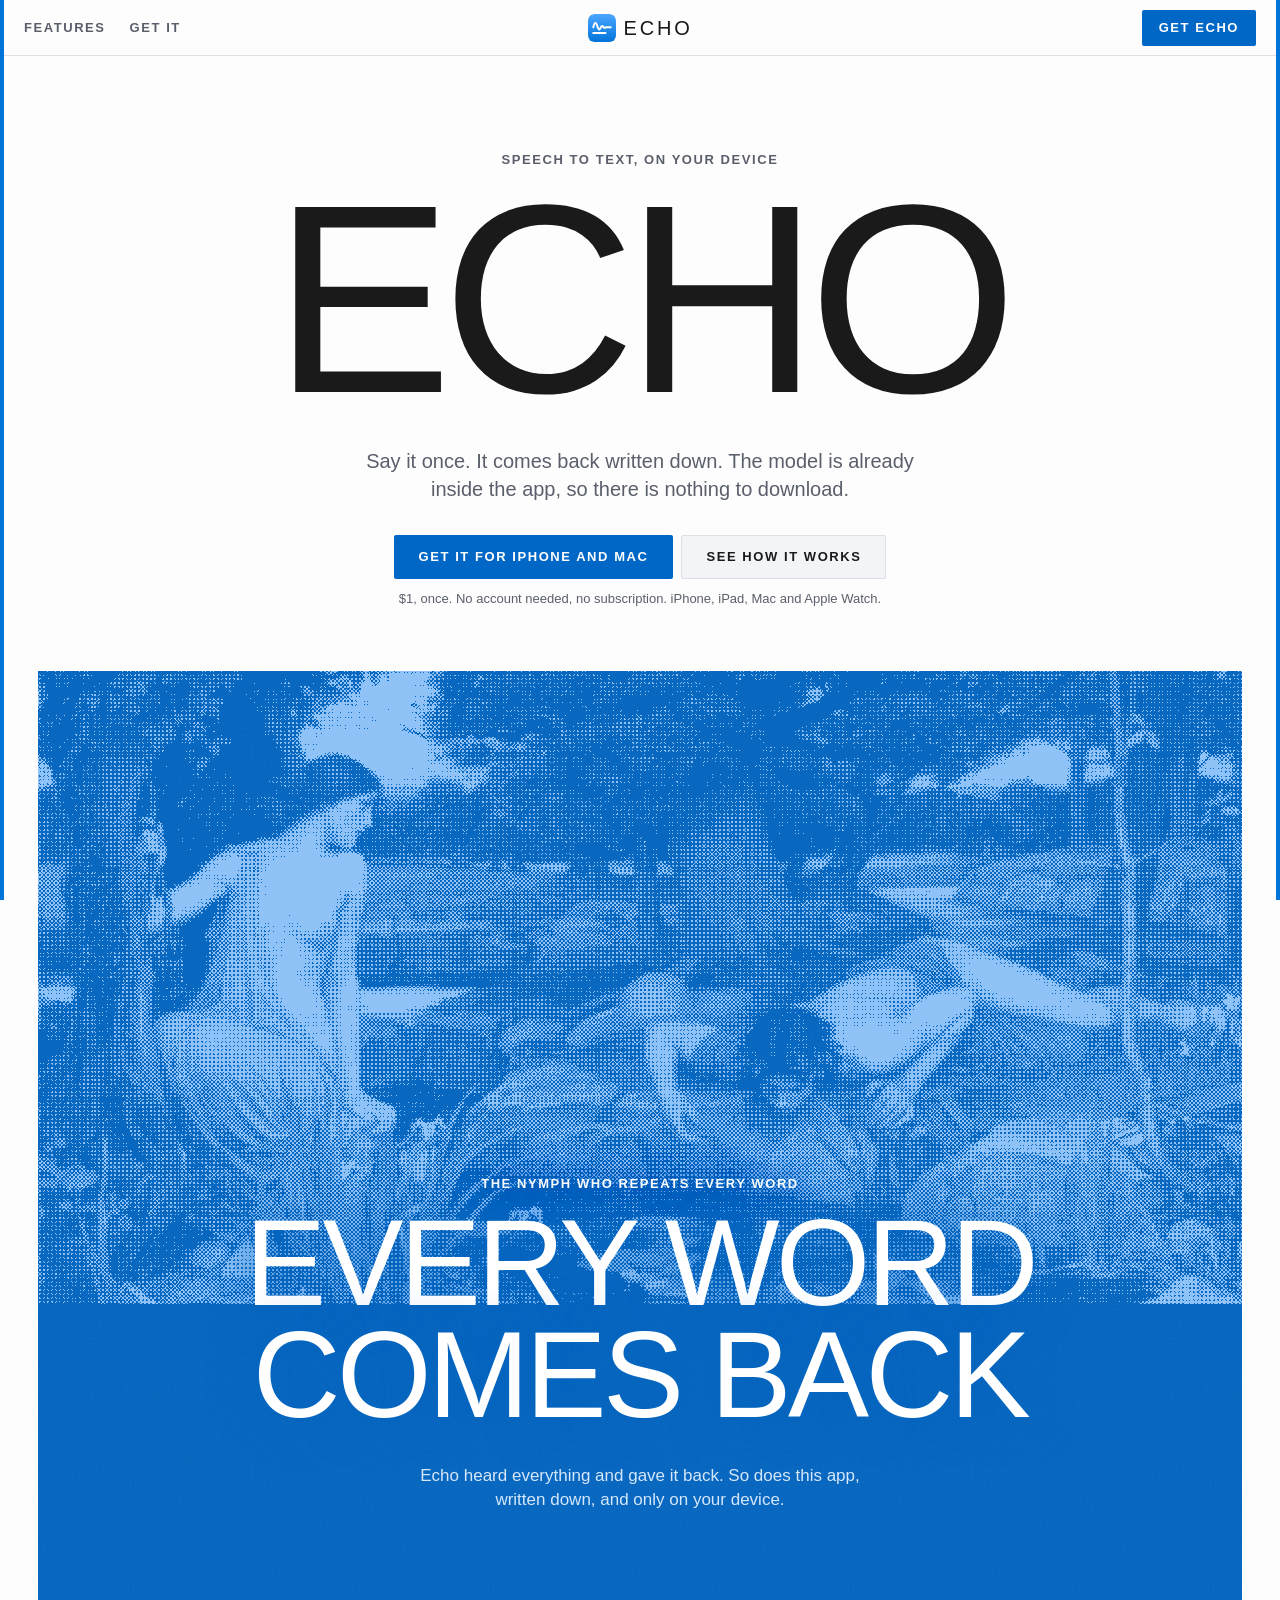
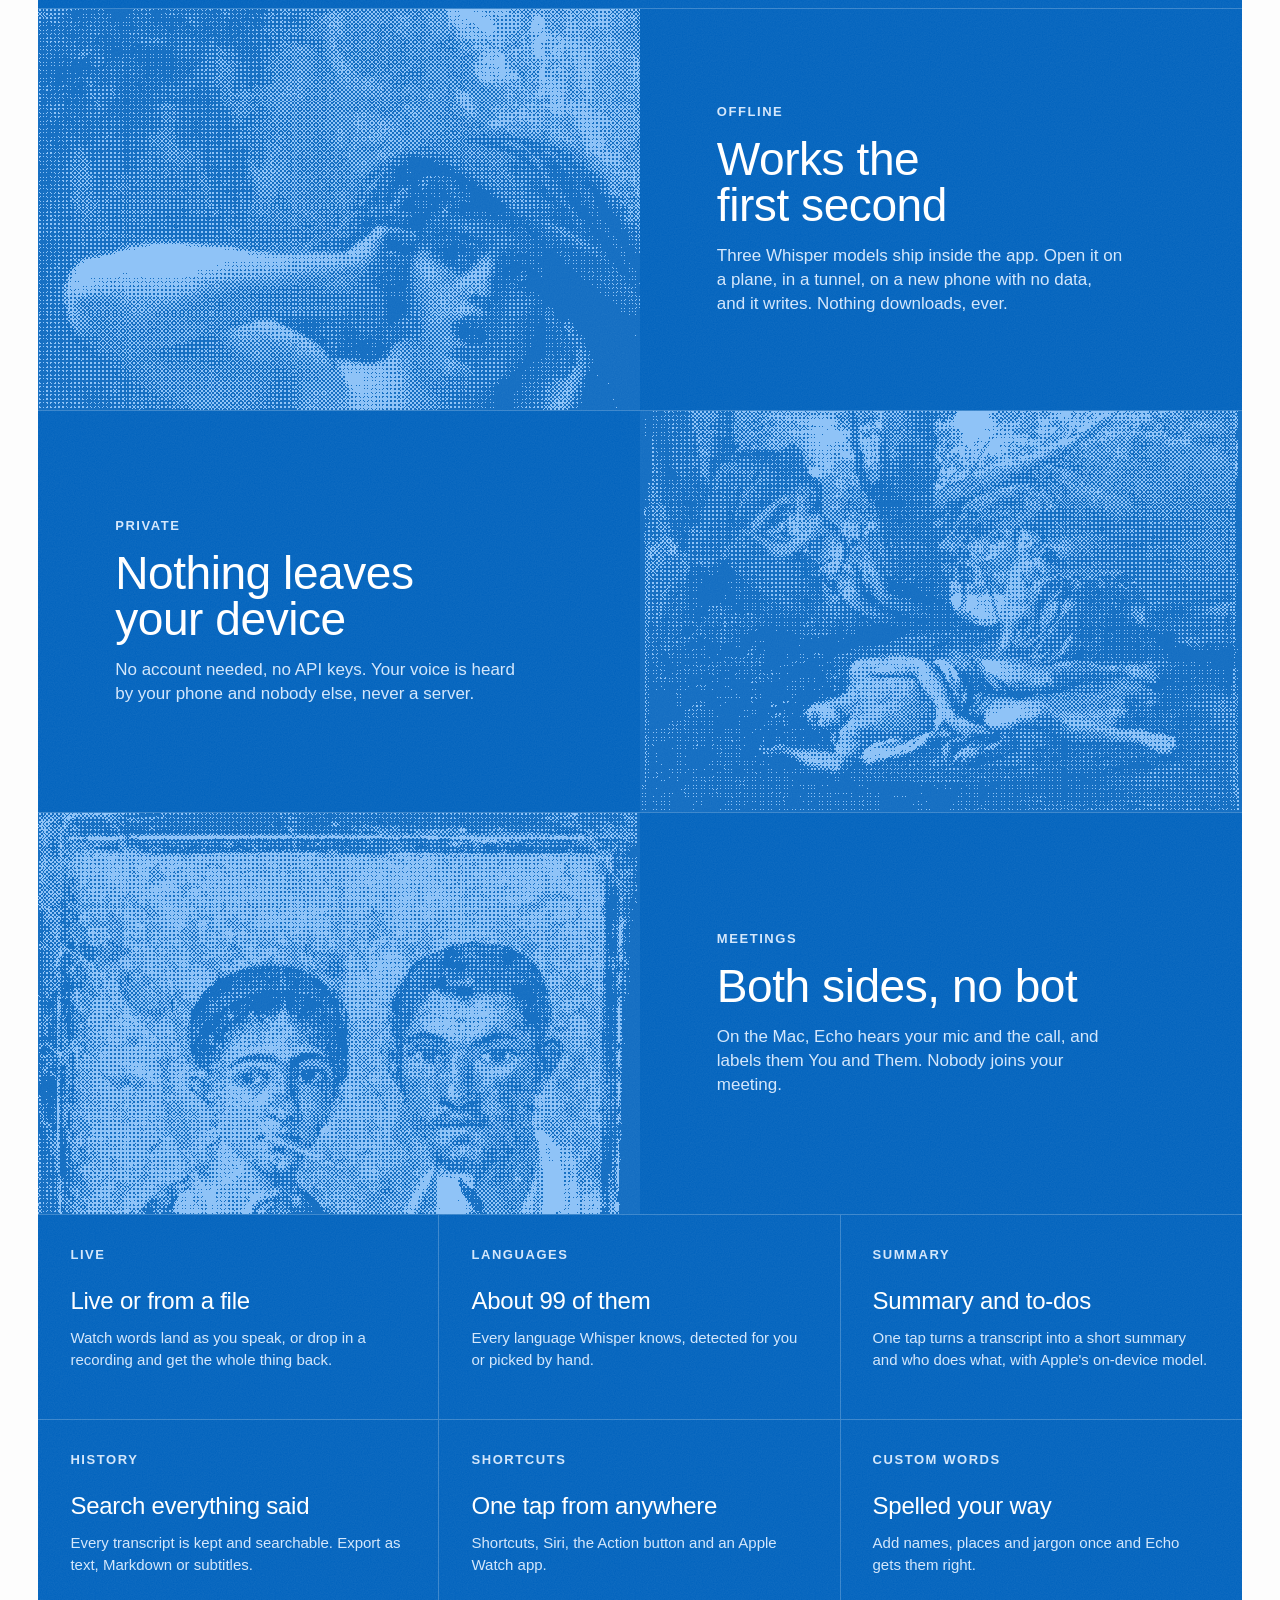
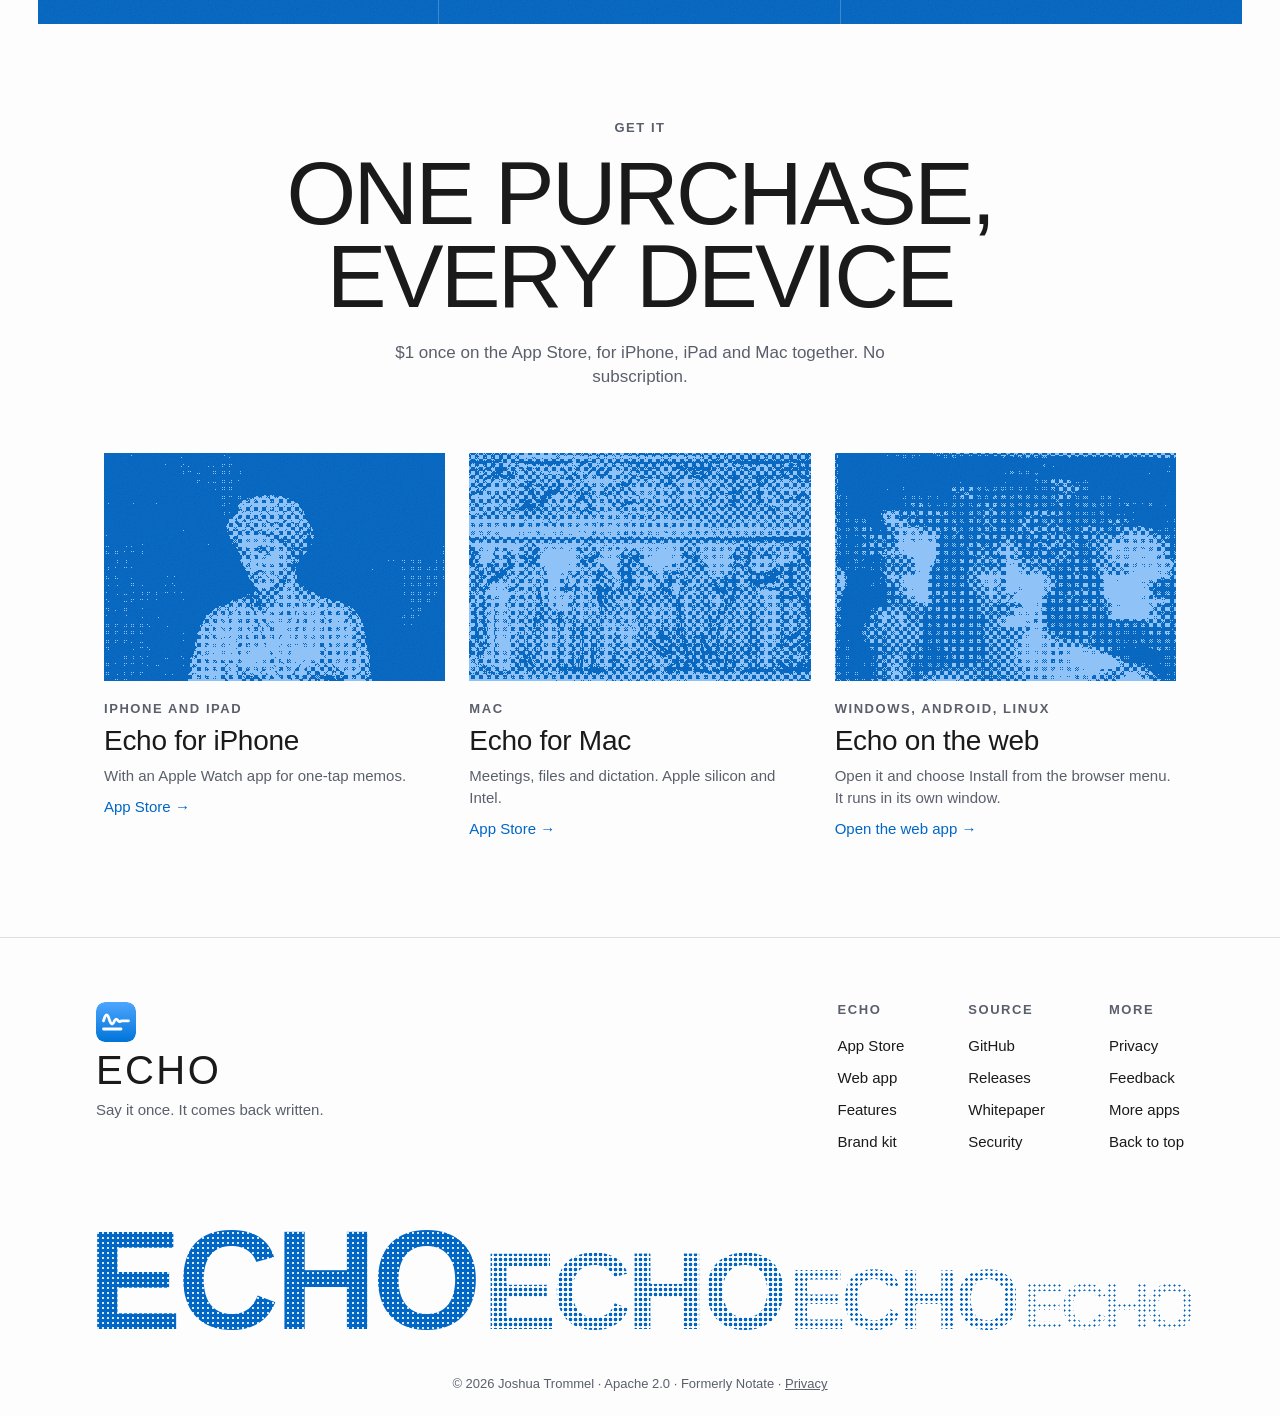
==== docs/index.html @ fad0e413 "Optional account: sign up, sign in, forgot password, profile, delete; new privacy policy Echo still " ====
<!DOCTYPE html>
<html lang="en">
<head>
<meta charset="UTF-8">
<meta name="viewport" content="width=device-width, initial-scale=1.0, viewport-fit=cover">
<title>Echo. Say it once, it comes back written.</title>
<meta name="description" content="Speech to text that runs entirely on your iPhone, iPad, Mac or Apple Watch. The model ships inside the app, so it works the moment you open it, even offline. $1, once.">
<meta name="theme-color" content="#fdfdfd" media="(prefers-color-scheme: light)">
<meta name="theme-color" content="#07111d" media="(prefers-color-scheme: dark)">
<link rel="canonical" href="https://echo.jaybulb.com/">
<meta name="apple-itunes-app" content="app-id=6782604262">
<link rel="icon" href="favicon.svg" type="image/svg+xml">
<link rel="icon" href="favicon-32.png" sizes="32x32" type="image/png">
<link rel="apple-touch-icon" href="apple-touch-icon.png">
<meta property="og:type" content="website">
<meta property="og:site_name" content="Echo">
<meta property="og:title" content="Echo. Say it once, it comes back written.">
<meta property="og:description" content="Open it and talk. The model is already inside. No account needed, no cloud, nothing leaves your device.">
<meta property="og:url" content="https://echo.jaybulb.com/">
<meta property="og:image" content="https://echo.jaybulb.com/og.png">
<meta name="twitter:card" content="summary_large_image">
<meta name="twitter:image" content="https://echo.jaybulb.com/og.png">
<link rel="stylesheet" href="tokens.css">
<link rel="stylesheet" href="landing.css">
<script src="landing.js" defer></script>
</head>
<body>
<a class="skip" href="#top">Skip to content</a>

<header class="nav" aria-label="Site">
  <nav class="nav-links" aria-label="Main">
    <a href="#features">Features</a>
    <a href="#get">Get it</a>
  </nav>
  <a class="nav-brand" href="#top" aria-label="Echo home"><img src="icon.svg" alt="" width="28" height="28"><span>Echo</span></a>
  <div class="nav-end"><a class="btn btn-solid" href="https://apps.apple.com/app/id6782604262">Get Echo</a></div>
</header>

<!-- Art, ordered-dithered to 1 bit: John William Waterhouse, Echo and Narcissus (1903);
     Alexandre Cabanel, Echo (1874); Nicolas Poussin, Echo and Narcissus (c. 1629); Portrait of Terentius Neo and his wife
     (Pompeii, c. 55-79); Sarcophagus of the Muses (Louvre MR 880); Clio (Museo Pio-Clementino); Dante Gabriel Rossetti,
     Mnemosyne (1881). All public domain, via Wikimedia Commons. Every image is used once. -->
<main id="top">
<section class="hero">
  <div class="wrap center">
    <p class="label">Speech to text, on your device</p>
    <h1>Echo</h1>
    <p class="lead">Say it once. It comes back written down. The model is already inside the app, so there is nothing to download.</p>
    <div class="cta">
      <a class="btn btn-solid" href="https://apps.apple.com/app/id6782604262">Get it for iPhone and Mac</a>
      <a class="btn btn-ghost" href="#features">See how it works</a>
    </div>
    <p class="fine">$1, once. No account needed, no subscription. iPhone, iPad, Mac and Apple Watch.</p>
  </div>
</section>

<section class="band" id="features">
  <div class="band-head">
    <div class="art band-art" style="--img: url(art/waterhouse.png)" aria-hidden="true"></div>
    <div class="band-copy reveal">
      <p class="label">The nymph who repeats every word</p>
      <h2>Every word comes back</h2>
      <p>Echo heard everything and gave it back. So does this app, written down, and only on your device.</p>
    </div>
  </div>
  <div class="frows">
    <article class="frow reveal"><div class="art" style="--img: url(art/cabanel.png)" aria-hidden="true"></div><div><p class="label">Offline</p><h3>Works the first second</h3><p>Three Whisper models ship inside the app. Open it on a plane, in a tunnel, on a new phone with no data, and it writes. Nothing downloads, ever.</p></div></article>
    <article class="frow reveal"><div class="art" style="--img: url(art/poussin.png)" aria-hidden="true"></div><div><p class="label">Private</p><h3>Nothing leaves your device</h3><p>No account needed, no API keys. Your voice is heard by your phone and nobody else, never a server.</p></div></article>
    <article class="frow reveal"><div class="art" style="--img: url(art/neo.png)" aria-hidden="true"></div><div><p class="label">Meetings</p><h3>Both sides, no bot</h3><p>On the Mac, Echo hears your mic and the call, and labels them You and Them. Nobody joins your meeting.</p></div></article>
  </div>
  <div class="cells">
    <article class="cell reveal"><p class="label">Live</p><h3>Live or from a file</h3><p>Watch words land as you speak, or drop in a recording and get the whole thing back.</p></article>
    <article class="cell reveal"><p class="label">Languages</p><h3>About 99 of them</h3><p>Every language Whisper knows, detected for you or picked by hand.</p></article>
    <article class="cell reveal"><p class="label">Summary</p><h3>Summary and to-dos</h3><p>One tap turns a transcript into a short summary and who does what, with Apple's on-device model.</p></article>
    <article class="cell reveal"><p class="label">History</p><h3>Search everything said</h3><p>Every transcript is kept and searchable. Export as text, Markdown or subtitles.</p></article>
    <article class="cell reveal"><p class="label">Shortcuts</p><h3>One tap from anywhere</h3><p>Shortcuts, Siri, the Action button and an Apple Watch app.</p></article>
    <article class="cell reveal"><p class="label">Custom words</p><h3>Spelled your way</h3><p>Add names, places and jargon once and Echo gets them right.</p></article>
  </div>
</section>

<section class="sec" id="get">
  <div class="wrap center">
    <p class="label reveal">Get it</p>
    <h2 class="reveal">One purchase, every device</h2>
    <p class="body reveal">$1 once on the App Store, for iPhone, iPad and Mac together. No subscription.</p>
    <div class="prods">
      <article class="prod reveal">
        <div class="art prod-art" style="--img: url(art/card-clio.png)" aria-hidden="true"></div>
        <p class="label">iPhone and iPad</p><h3>Echo for iPhone</h3><p>With an Apple Watch app for one-tap memos.</p><a href="https://apps.apple.com/app/id6782604262">App Store &rarr;</a>
      </article>
      <article class="prod reveal">
        <div class="art prod-art" style="--img: url(art/card-muses.png)" aria-hidden="true"></div>
        <p class="label">Mac</p><h3>Echo for Mac</h3><p>Meetings, files and dictation. Apple silicon and Intel.</p><a href="https://apps.apple.com/app/id6782604262">App Store &rarr;</a>
      </article>
      <article class="prod reveal">
        <div class="art prod-art" style="--img: url(art/card-rossetti.png)" aria-hidden="true"></div>
        <p class="label">Windows, Android, Linux</p><h3>Echo on the web</h3><p>Open it and choose Install from the browser menu. It runs in its own window.</p><a href="app.html">Open the web app &rarr;</a>
      </article>
    </div>
  </div>
</section>
</main>

<footer class="foot">
  <div class="foot-top">
    <div class="foot-brand"><img src="icon.svg" alt="" width="40" height="40"><b>Echo</b><p>Say it once. It comes back written.</p></div>
    <nav class="foot-cols" aria-label="Footer">
      <div><p class="label">Echo</p><a href="https://apps.apple.com/app/id6782604262">App Store</a><a href="app.html">Web app</a><a href="#features">Features</a><a href="brand.html">Brand kit</a></div>
      <div><p class="label">Source</p><a href="https://github.com/nulljosh/echo">GitHub</a><a href="https://github.com/nulljosh/echo/releases">Releases</a><a href="https://github.com/nulljosh/echo/blob/main/docs/WHITEPAPER.md">Whitepaper</a><a href="https://github.com/nulljosh/echo/blob/main/docs/CONTRIBUTING.md#security">Security</a></div>
      <div><p class="label">More</p><a href="privacy.html">Privacy</a><a href="mailto:trommatic@icloud.com?subject=Echo">Feedback</a><a href="https://jaybulb.com">More apps</a><a href="#top">Back to top</a></div>
    </nav>
  </div>
  <p class="echoes" aria-hidden="true"><span>Echo</span><span>echo</span><span>echo</span><span>echo</span></p>
  <p class="legal">&copy; 2026 Joshua Trommel &middot; Apache 2.0 &middot; Formerly Notate &middot; <a href="privacy.html">Privacy</a></p>
</footer>
</body>
</html>
---- docs/tokens.css ----
/* Echo design tokens. One source for the landing, the brand page and the kit (brand/tokens.css links here).
   Shared system: 8 point grid, one radius set, 48 point capsule controls, system font. The blue is the only colour Echo owns. */
:root {
  /* colour */
  --accent: #0067c7;          /* links and focus on paper, AA */
  --btn: #0067c7;             /* solid buttons, white label */
  --frame: #0074D9;           /* the thin frame down the window edges */
  --band: #0062bd;            /* full-bleed blue sections, white text AA */
  --band-sub: #d4e7fb;        /* secondary text on the band */
  --band-art: #8fc3f7;        /* the 1-bit art on the band */
  --band-line: rgba(255, 255, 255, .22);
  --accent-light: #4da6ff;    /* icon gradient top */
  --accent-deep: #0074D9;     /* icon gradient bottom */
  --ring: color-mix(in srgb, var(--accent) 30%, transparent);
  --bg: #fdfdfd;
  --surface: #f2f4f7;
  --line: #dcdfe5;
  --text: #1a1a1a;
  --sub: #5a5f6b;

  /* type: the system font, thinnest weight in caps for display */
  --font: -apple-system, BlinkMacSystemFont, "SF Pro Text", "Helvetica Neue", Helvetica, Arial, sans-serif;
  --display: -apple-system, BlinkMacSystemFont, "SF Pro Display", "Helvetica Neue", Helvetica, Arial, sans-serif;
  --size-body: 17px;          /* 24 line */
  --size-footnote: 13px;      /* 16 line */

  /* space: the 8 point grid */
  --sp-1: 4px; --sp-2: 8px; --sp-3: 12px; --sp-4: 16px; --sp-5: 24px; --sp-6: 32px; --sp-7: 48px; --sp-8: 64px; --sp-9: 96px;
  --wrap: 1120px;

  /* shape */
  --control: 48px;
  --r-card: 28px;
  --r-group: 20px;
  --r-pill: 999px;
  --r-sq: 2px;                /* landing buttons and panels */
  --r-icon: 22.5%;
  --motion: .2s ease;
}

@media (prefers-color-scheme: dark) {
  :root {
    --accent: #5aaeff;
    --btn: #0b6fd6;
    --frame: #0b6fd6;
    --band: #00509c;
    --band-sub: #c7def7;
    --band-art: #6aaef0;
    --bg: #07111d;            /* navy black */
    --surface: #0f1b2b;
    --line: #1f2d42;
    --text: #f2f4f7;
    --sub: #a0abbd;
  }
}
---- docs/landing.css ----
/* Echo landing, cut from the same cloth as Hermes: a paper page in a thin blue frame, giant thin caps, tiny caps labels,
   square buttons, and one full-bleed blue band where old paintings of Echo sit in 1-bit ordered dither.
   Every colour, the type and the radii come from tokens.css. */
:root {
  /* film grain: white fractal noise over every blue surface */
  --grain: url("data:image/svg+xml,%3Csvg xmlns='http://www.w3.org/2000/svg' width='180' height='180'%3E%3Cfilter id='n'%3E%3CfeTurbulence type='fractalNoise' baseFrequency='.85' numOctaves='3' stitchTiles='stitch'/%3E%3CfeColorMatrix values='0 0 0 0 1 0 0 0 0 1 0 0 0 0 1 0 0 0 .07 0'/%3E%3C/filter%3E%3Crect width='100%25' height='100%25' filter='url(%23n)'/%3E%3C/svg%3E");
}
/* 1-bit art: each image is an ordered-dither mask (art/*.png, from public domain paintings), tinted with --band-art */
.art { position: relative; overflow: hidden; background: var(--grain), var(--band); }
.art::before { content: ""; position: absolute; inset: 0; background: var(--band-art); -webkit-mask: var(--img) center / cover no-repeat; mask: var(--img) center / cover no-repeat; image-rendering: pixelated; }
* { box-sizing: border-box; margin: 0; }
html { scroll-behavior: smooth; }
body { font-family: var(--font); font-size: var(--size-body); line-height: 24px; color: var(--text); background: var(--bg); -webkit-font-smoothing: antialiased; }
a { color: inherit; }
.wrap { max-width: var(--wrap); margin: 0 auto; padding: 0 var(--sp-5); }
.center { text-align: center; }
.skip { position: absolute; left: -999px; top: 8px; z-index: 40; padding: var(--sp-2) var(--sp-4); background: var(--bg); }
.skip:focus { left: 8px; }

h1, h2, h3, .label { font-family: var(--display); }
h1, h2, h3 { text-wrap: balance; }
h1 { font-size: clamp(120px, 21vw, 300px); line-height: .86; font-weight: 100; text-transform: uppercase; letter-spacing: -.04em; }
h2 { font-size: clamp(48px, 7vw, 104px); line-height: .92; font-weight: 100; text-transform: uppercase; letter-spacing: -.03em; }
h3 { font-size: 28px; line-height: 32px; font-weight: 300; letter-spacing: -.01em; }
.label { font-size: 13px; line-height: 16px; font-weight: 600; letter-spacing: .12em; text-transform: uppercase; color: var(--sub); margin-bottom: var(--sp-4); }

.btn { height: 44px; padding: 0 var(--sp-5); border-radius: var(--r-sq); display: inline-flex; align-items: center; font-weight: 600; font-size: 13px; letter-spacing: .12em; text-transform: uppercase; text-decoration: none; border: 1px solid transparent; transition: background var(--motion), border-color var(--motion); }
.btn-solid { background: var(--btn); color: #fff; }
.btn-solid:hover { background: color-mix(in srgb, var(--btn) 82%, #fff); }
.btn-ghost { background: var(--surface); color: var(--text); border-color: var(--line); }
.btn-ghost:hover { border-color: var(--text); }
a:focus-visible { outline: 3px solid var(--ring); outline-offset: 2px; }

.nav { position: sticky; top: 0; z-index: 10; display: grid; grid-template-columns: 1fr auto 1fr; align-items: center; gap: var(--sp-5); height: 56px; padding: 0 var(--sp-5); background: color-mix(in srgb, var(--bg) 88%, transparent); -webkit-backdrop-filter: blur(16px); backdrop-filter: blur(16px); border-bottom: 1px solid var(--line); }
.nav-brand { grid-column: 2; display: flex; align-items: center; gap: var(--sp-2); font-family: var(--display); font-weight: 300; font-size: 20px; letter-spacing: .14em; text-transform: uppercase; text-decoration: none; }
.nav-brand img { width: 28px; height: 28px; border-radius: var(--r-icon); }
.nav-links { display: flex; gap: var(--sp-5); font-size: 13px; font-weight: 600; letter-spacing: .12em; text-transform: uppercase; }
.nav-links a { text-decoration: none; color: var(--sub); }
.nav-links a:hover { color: var(--text); }
.nav-end { grid-column: 3; justify-self: end; }
.nav-end .btn { height: 36px; padding: 0 var(--sp-4); }
/* the thin blue frame down both edges of the window */
@media (min-width: 900px) { body::after { content: ""; position: fixed; inset: 0; border-inline: 4px solid var(--frame); pointer-events: none; z-index: 30; } }

.hero { padding: var(--sp-9) 0 var(--sp-8); }
.lead { max-width: 560px; margin: var(--sp-6) auto 0; color: var(--sub); font-size: 20px; line-height: 28px; }
.cta { display: flex; flex-wrap: wrap; gap: var(--sp-2); margin-top: var(--sp-6); }
.center .cta { justify-content: center; }
.fine { margin-top: var(--sp-3); font-size: var(--size-footnote); line-height: 16px; color: var(--sub); }

/* The blue band: Echo herself above the section head, three feature rows, then six ruled cells */
.band { margin: 0 clamp(0px, 3vw, 44px); background: var(--grain), var(--band); color: #fff; overflow: hidden; }
.band .label { color: var(--band-sub); }
.band-head { text-align: center; }
.band-art { aspect-ratio: 19 / 10; max-height: 86vh; width: 100%; background: none; }
.band-copy { position: relative; margin-top: -10vw; padding: 0 var(--sp-5) var(--sp-9); }
.band-copy h2 { font-size: clamp(56px, 9.5vw, 160px); text-shadow: 0 0 48px var(--band); }
.band-copy p:last-child { margin: var(--sp-6) auto 0; max-width: 480px; color: var(--band-sub); }
.frows { border-top: 1px solid var(--band-line); }
.frow { display: grid; grid-template-columns: 1fr 1fr; align-items: center; border-bottom: 1px solid var(--band-line); }
.frow .art { aspect-ratio: 3 / 2; background: var(--grain), color-mix(in srgb, #fff 6%, var(--band)); }
.frow:nth-child(even) .art { order: 2; }
.frow > div:not(.art) { padding: var(--sp-7) clamp(24px, 6vw, 96px); max-width: 560px; }
.frow h3 { font-size: clamp(36px, 3.6vw, 52px); line-height: 1; font-weight: 200; }
.frow p:last-child { margin-top: var(--sp-4); color: var(--band-sub); }
.cells { display: grid; grid-template-columns: repeat(3, 1fr); }
.cell { padding: var(--sp-6) var(--sp-6) var(--sp-7); border-right: 1px solid var(--band-line); border-bottom: 1px solid var(--band-line); }
.cell:nth-child(3n) { border-right: 0; }
.cell:nth-last-child(-n+3) { border-bottom: 0; }
.cell .label { margin-bottom: var(--sp-5); }
.cell h3 { font-size: 24px; line-height: 28px; }
.cell p:last-child { margin-top: var(--sp-3); color: var(--band-sub); font-size: 15px; line-height: 22px; }

.sec { padding: var(--sp-9) 0; }
.body { color: var(--sub); margin: var(--sp-5) auto 0; max-width: 560px; }
/* three ways to get it, each card with its own painting */
.prods { display: grid; grid-template-columns: repeat(3, 1fr); gap: var(--sp-5); margin-top: var(--sp-8); text-align: left; }
.prod { display: grid; align-content: start; gap: var(--sp-2); }
.prod-art { margin: 0 0 var(--sp-3); aspect-ratio: 3 / 2; }
.prod .label { margin-bottom: 0; }
.prod p:not(.label) { color: var(--sub); font-size: 15px; line-height: 22px; }
.prod a { color: var(--accent); font-size: 15px; text-decoration: none; }
.prod a:hover { text-decoration: underline; }

/* Footer: brand and link columns, then the name echoing away in 1-bit dots, then one fine line */
.foot { padding: var(--sp-8) var(--sp-4) var(--sp-5); border-top: 1px solid var(--line); overflow: hidden; }
.foot-top { max-width: var(--wrap); margin: 0 auto; padding: 0 var(--sp-4); display: flex; flex-wrap: wrap; justify-content: space-between; gap: var(--sp-7); }
.foot-brand { display: grid; gap: var(--sp-2); align-content: start; }
.foot-brand img { border-radius: var(--r-icon); }
.foot-brand b { font-family: var(--display); font-weight: 200; font-size: 40px; line-height: 40px; letter-spacing: .06em; text-transform: uppercase; }
.foot-brand p { color: var(--sub); font-size: 15px; }
.foot-cols { display: flex; flex-wrap: wrap; gap: var(--sp-8); }
.foot-cols div { display: grid; gap: var(--sp-2); align-content: start; }
.foot-cols .label { margin-bottom: var(--sp-2); }
.foot-cols a { text-decoration: none; font-size: 15px; }
.foot-cols a:hover { color: var(--accent); }
/* each repeat is fainter: the dot grid gets sparser, like a voice fading off a cliff */
.echoes { display: flex; justify-content: center; align-items: baseline; gap: .04em; margin-top: var(--sp-8); font-family: var(--display); font-weight: 800; font-size: clamp(36px, 11vw, 190px); line-height: .9; letter-spacing: -.03em; text-transform: uppercase; color: var(--accent); white-space: nowrap; user-select: none; }
.echoes span { -webkit-mask: radial-gradient(circle, #000 var(--dot), transparent calc(var(--dot) + .5px)) 0 0 / 5px 5px; mask: radial-gradient(circle, #000 var(--dot), transparent calc(var(--dot) + .5px)) 0 0 / 5px 5px; }
.echoes span:nth-child(1) { --dot: 2.4px; }
.echoes span:nth-child(2) { --dot: 1.6px; font-size: .78em; }
.echoes span:nth-child(3) { --dot: 1.1px; font-size: .6em; }
.echoes span:nth-child(4) { --dot: .8px; font-size: .46em; }
.legal { margin-top: var(--sp-6); font-size: var(--size-footnote); line-height: 16px; color: var(--sub); text-align: center; text-wrap: balance; }
.legal a { color: inherit; }

.js .reveal { opacity: 0; transform: translateY(16px); transition: opacity .5s ease, transform .5s ease; }
.js .reveal.in { opacity: 1; transform: none; }
@media (prefers-reduced-motion: reduce) { html { scroll-behavior: auto; } .js .reveal { opacity: 1; transform: none; transition: none; } }

@media (max-width: 900px) {
  .nav-links { display: none; }
  .nav { grid-template-columns: auto 1fr; }
  .nav-brand { grid-column: 1; }
  .nav-end { grid-column: 2; }
  .frow { grid-template-columns: 1fr; }
  .frow:nth-child(even) .art { order: 0; }
  .frow > div:not(.art) { padding: var(--sp-6) var(--sp-5) var(--sp-7); }
  .band-copy { margin-top: -14vw; }
  .cells { grid-template-columns: 1fr 1fr; }
  .cell, .cell:nth-child(3n), .cell:nth-last-child(-n+3) { border-right: 1px solid var(--band-line); border-bottom: 1px solid var(--band-line); }
  .cell:nth-child(2n) { border-right: 0; }
  .cell:nth-last-child(-n+2) { border-bottom: 0; }
  .prods { grid-template-columns: 1fr; gap: var(--sp-7); }
  .live { height: 580px; }
}
@media (max-width: 560px) {
  .cells { grid-template-columns: 1fr; }
  .cell, .cell:nth-child(2n) { border-right: 0; }
  .cell:nth-last-child(2) { border-bottom: 1px solid var(--band-line); }
  .live { height: 560px; border-radius: var(--r-row, 12px); }
}
.band-copy .label { color: #fff; text-shadow: 0 0 12px var(--band), 0 0 24px var(--band), 0 0 40px var(--band); }
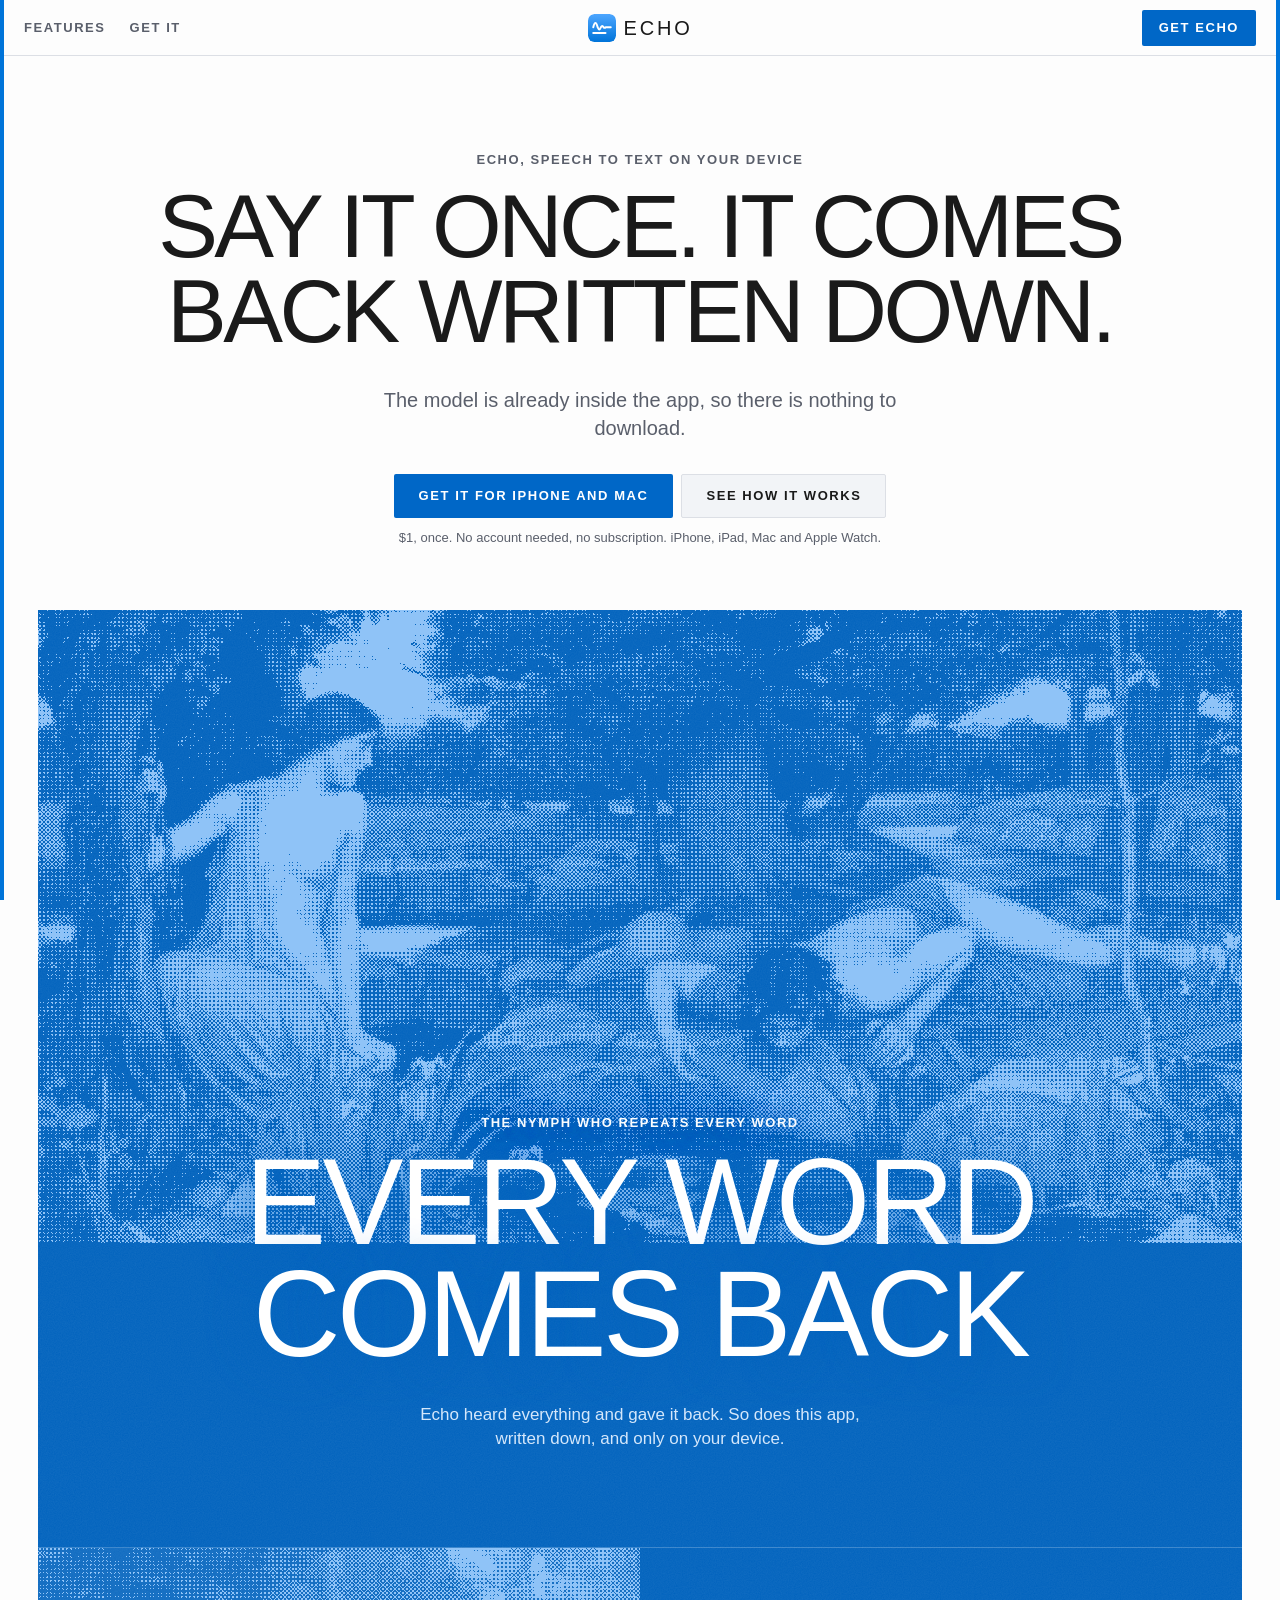
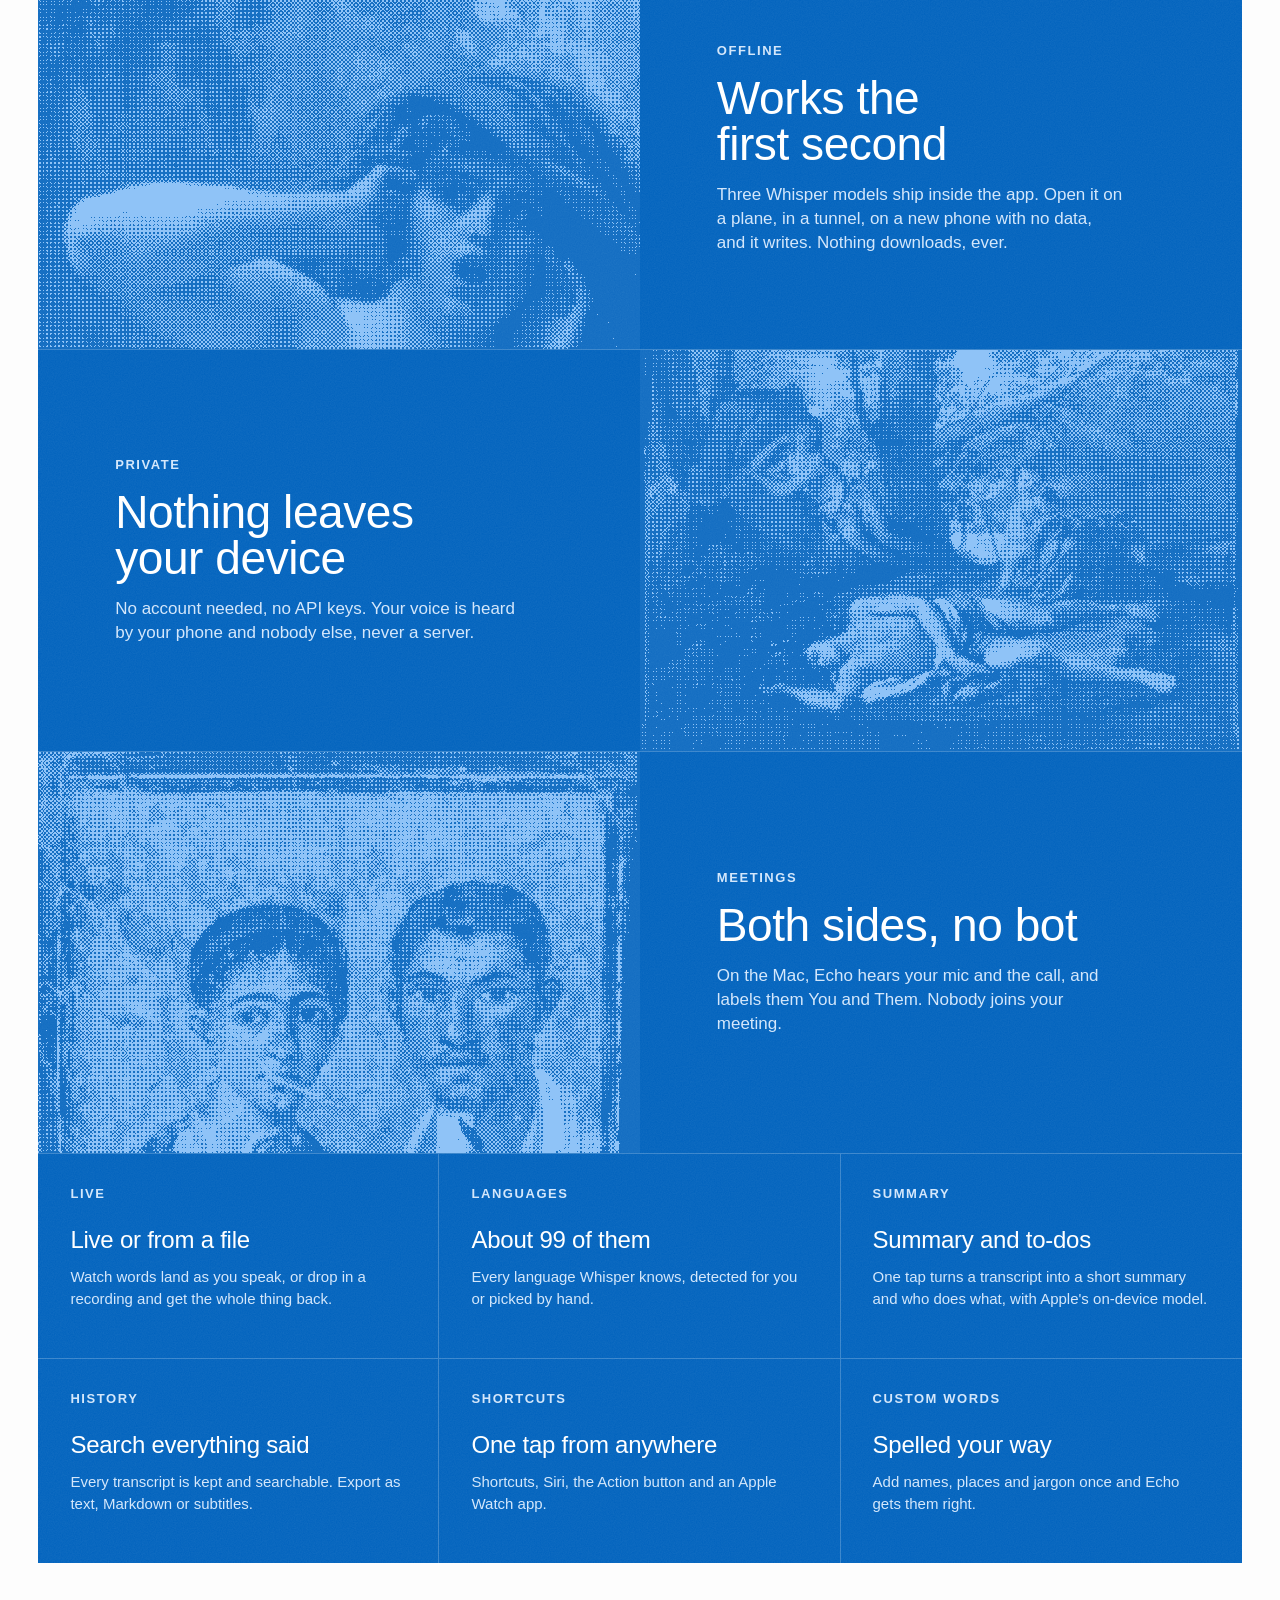
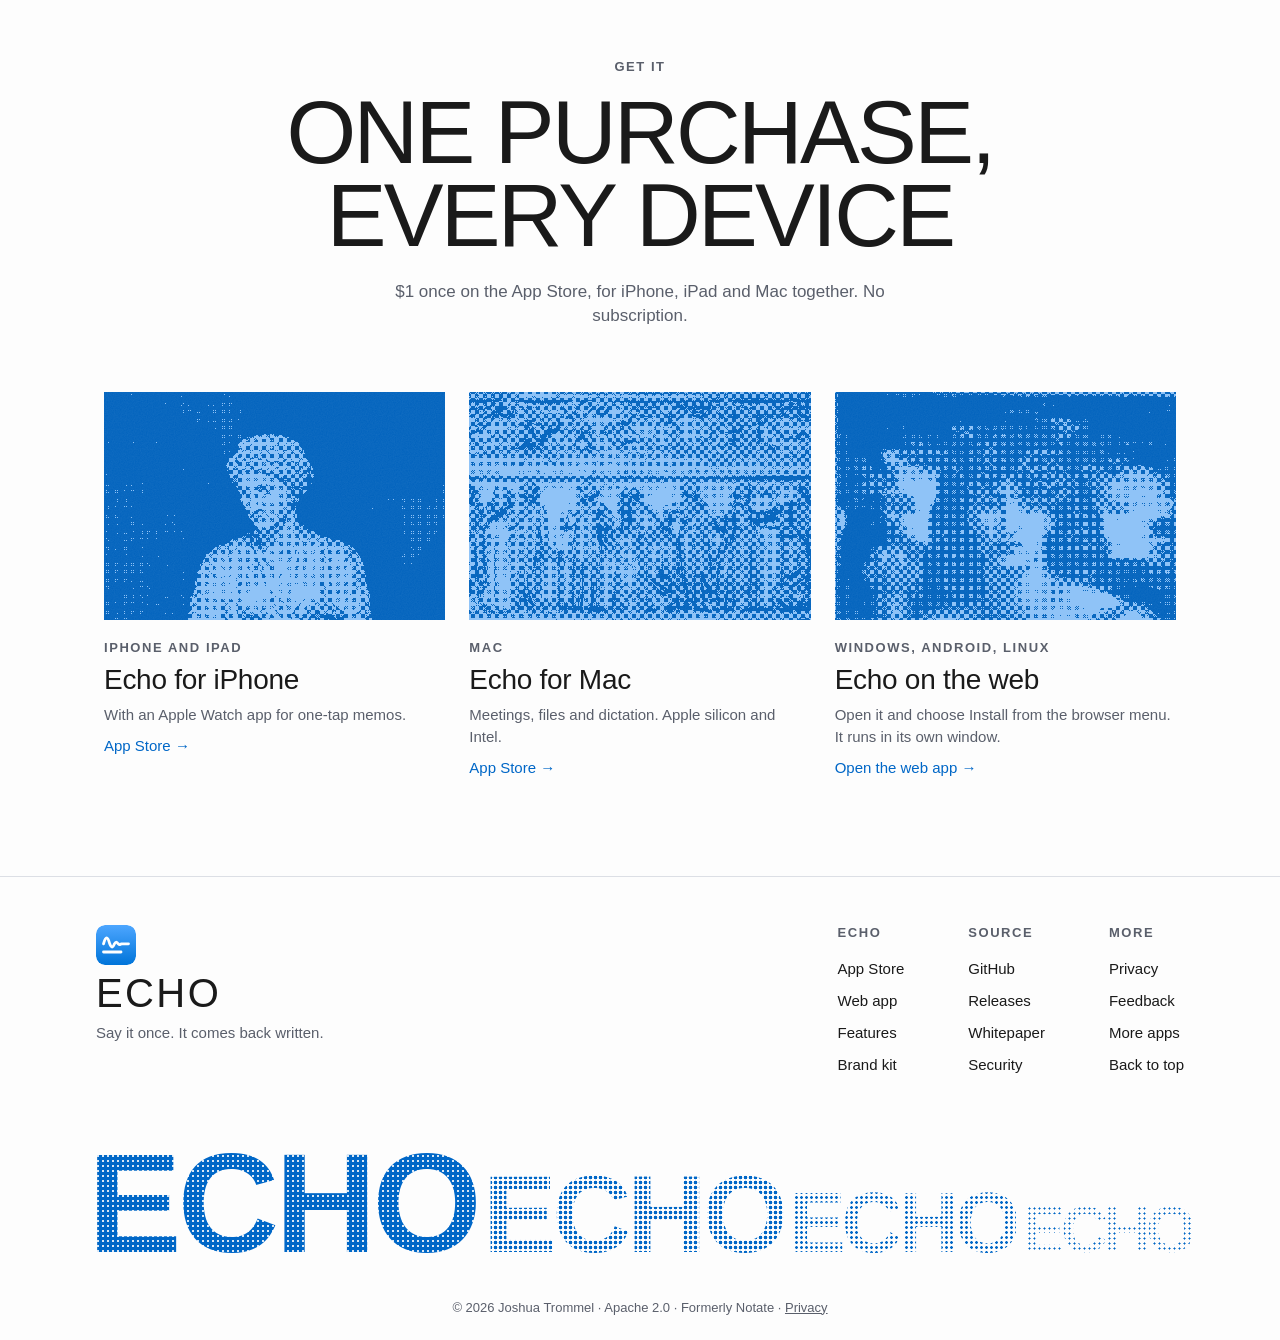
==== commit a373d5be: "Landing: hero H1 is the line that sells, not the name Co-Authored-By: Claude Opus 5.5 <noreply@anthr" ====
--- a/docs/index.html
+++ b/docs/index.html
@@ -43,9 +43,9 @@
 <main id="top">
 <section class="hero">
   <div class="wrap center">
-    <p class="label">Speech to text, on your device</p>
-    <h1>Echo</h1>
-    <p class="lead">Say it once. It comes back written down. The model is already inside the app, so there is nothing to download.</p>
+    <p class="label">Echo, speech to text on your device</p>
+    <h1 class="hero-h1">Say it once. It comes back written down.</h1>
+    <p class="lead">The model is already inside the app, so there is nothing to download.</p>
     <div class="cta">
       <a class="btn btn-solid" href="https://apps.apple.com/app/id6782604262">Get it for iPhone and Mac</a>
       <a class="btn btn-ghost" href="#features">See how it works</a>
--- a/docs/landing.css
+++ b/docs/landing.css
@@ -20,6 +20,8 @@
 h1, h2, h3, .label { font-family: var(--display); }
 h1, h2, h3 { text-wrap: balance; }
 h1 { font-size: clamp(120px, 21vw, 300px); line-height: .86; font-weight: 100; text-transform: uppercase; letter-spacing: -.04em; }
+/* the hero leads with the line that sells; the nav already carries the name */
+.hero-h1 { font-size: clamp(40px, 7vw, 104px); line-height: .95; max-width: 1000px; margin: 0 auto; }
 h2 { font-size: clamp(48px, 7vw, 104px); line-height: .92; font-weight: 100; text-transform: uppercase; letter-spacing: -.03em; }
 h3 { font-size: 28px; line-height: 32px; font-weight: 300; letter-spacing: -.01em; }
 .label { font-size: 13px; line-height: 16px; font-weight: 600; letter-spacing: .12em; text-transform: uppercase; color: var(--sub); margin-bottom: var(--sp-4); }
@@ -83,7 +85,7 @@
 .prod a:hover { text-decoration: underline; }
 
 /* Footer: brand and link columns, then the name echoing away in 1-bit dots, then one fine line */
-.foot { padding: var(--sp-8) var(--sp-4) var(--sp-5); border-top: 1px solid var(--line); overflow: hidden; }
+.foot { padding: var(--sp-7) var(--sp-4) var(--sp-5); border-top: 1px solid var(--line); overflow: hidden; }
 .foot-top { max-width: var(--wrap); margin: 0 auto; padding: 0 var(--sp-4); display: flex; flex-wrap: wrap; justify-content: space-between; gap: var(--sp-7); }
 .foot-brand { display: grid; gap: var(--sp-2); align-content: start; }
 .foot-brand img { border-radius: var(--r-icon); }
@@ -92,7 +94,16 @@
 .foot-cols { display: flex; flex-wrap: wrap; gap: var(--sp-8); }
 .foot-cols div { display: grid; gap: var(--sp-2); align-content: start; }
 .foot-cols .label { margin-bottom: var(--sp-2); }
-.foot-cols a { text-decoration: none; font-size: 15px; }
+.foot-cols a { position: relative; text-decoration: none; font-size: 15px; line-height: 24px; }
+/* 44px tap target without the extra height: the pseudo-element extends the link's hit area. */
+.foot-cols a::before { content: ""; position: absolute; inset: -10px -6px; }
+/* Phones: the three link groups sit side by side under the brand, and the name gets less air. */
+@media (max-width: 560px) {
+  .foot-cols { display: grid; grid-template-columns: repeat(3, minmax(0, 1fr)); gap: var(--sp-4); width: 100%; }
+  .foot-cols div { gap: var(--sp-1); }
+  .foot-cols .label { margin-bottom: var(--sp-1); }
+  .foot .echoes { margin-top: var(--sp-7); }
+}
 .foot-cols a:hover { color: var(--accent); }
 /* each repeat is fainter: the dot grid gets sparser, like a voice fading off a cliff */
 .echoes { display: flex; justify-content: center; align-items: baseline; gap: .04em; margin-top: var(--sp-8); font-family: var(--display); font-weight: 800; font-size: clamp(36px, 11vw, 190px); line-height: .9; letter-spacing: -.03em; text-transform: uppercase; color: var(--accent); white-space: nowrap; user-select: none; }
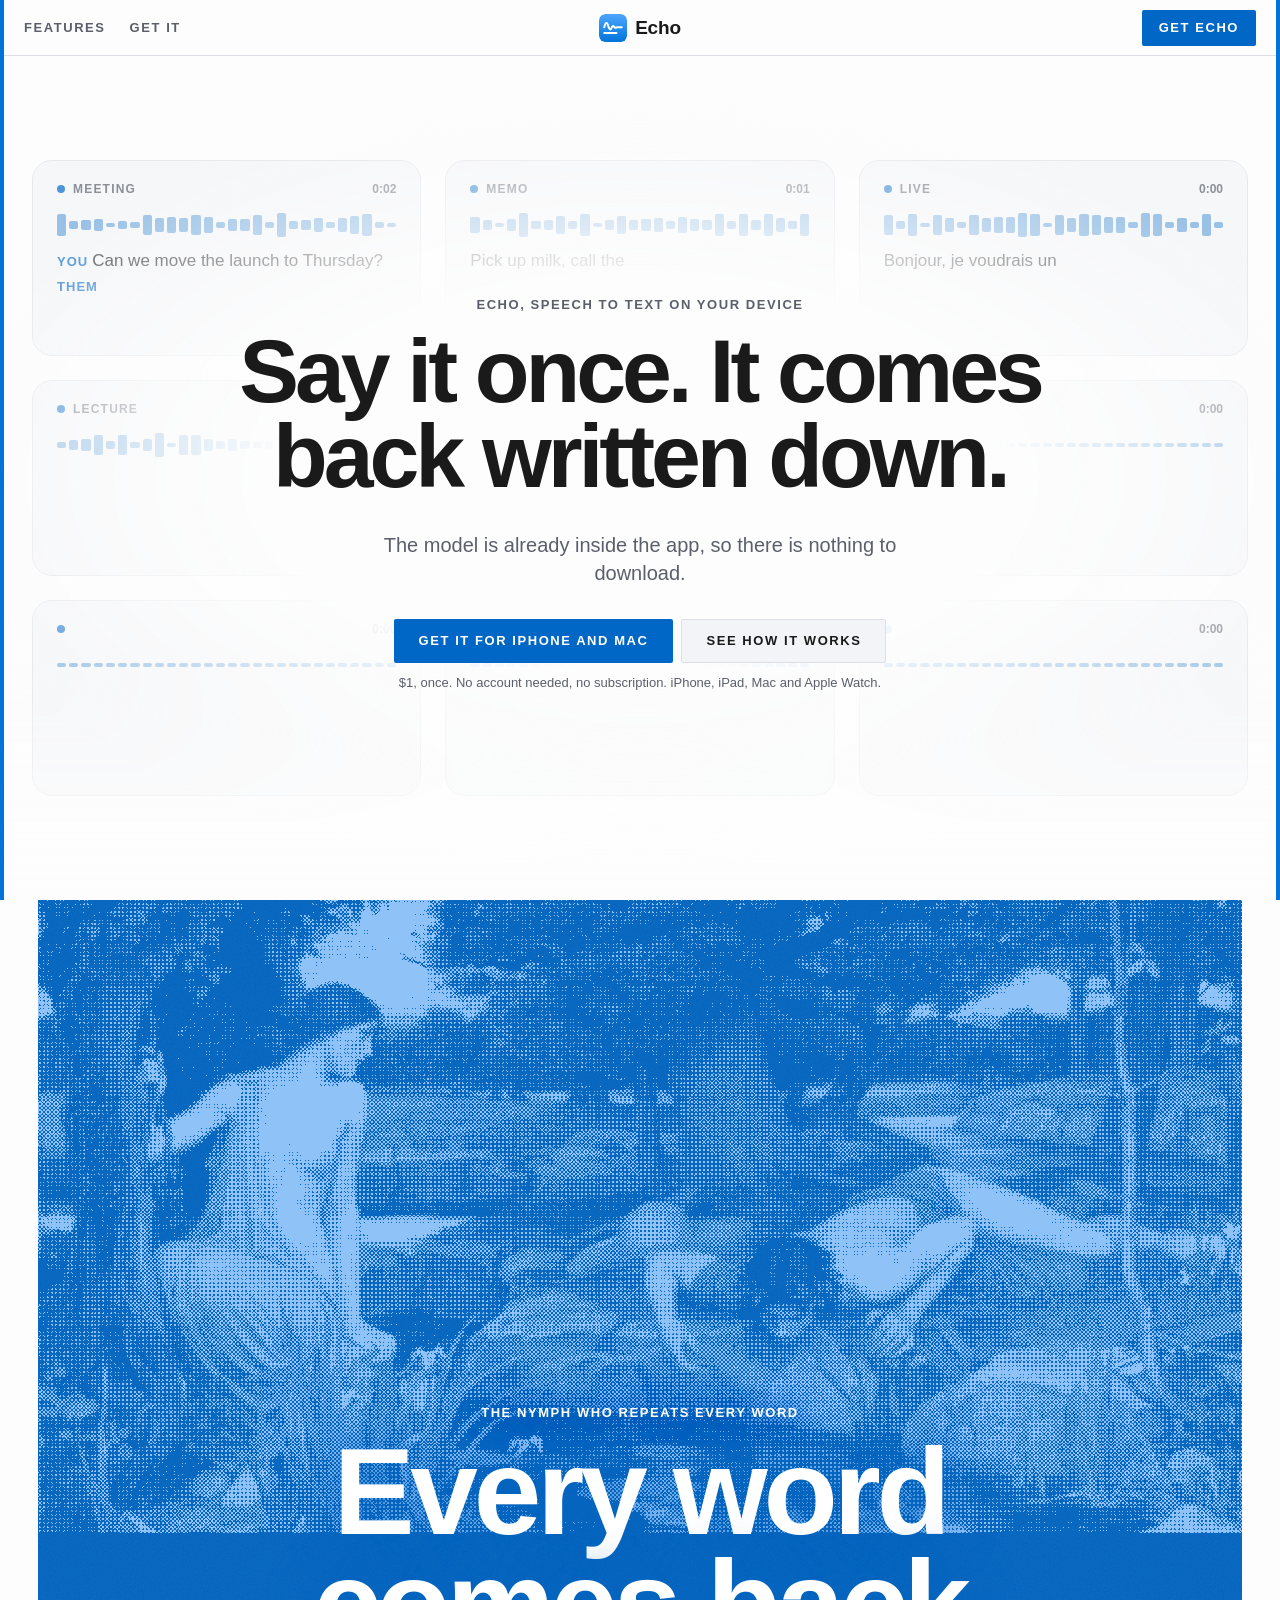
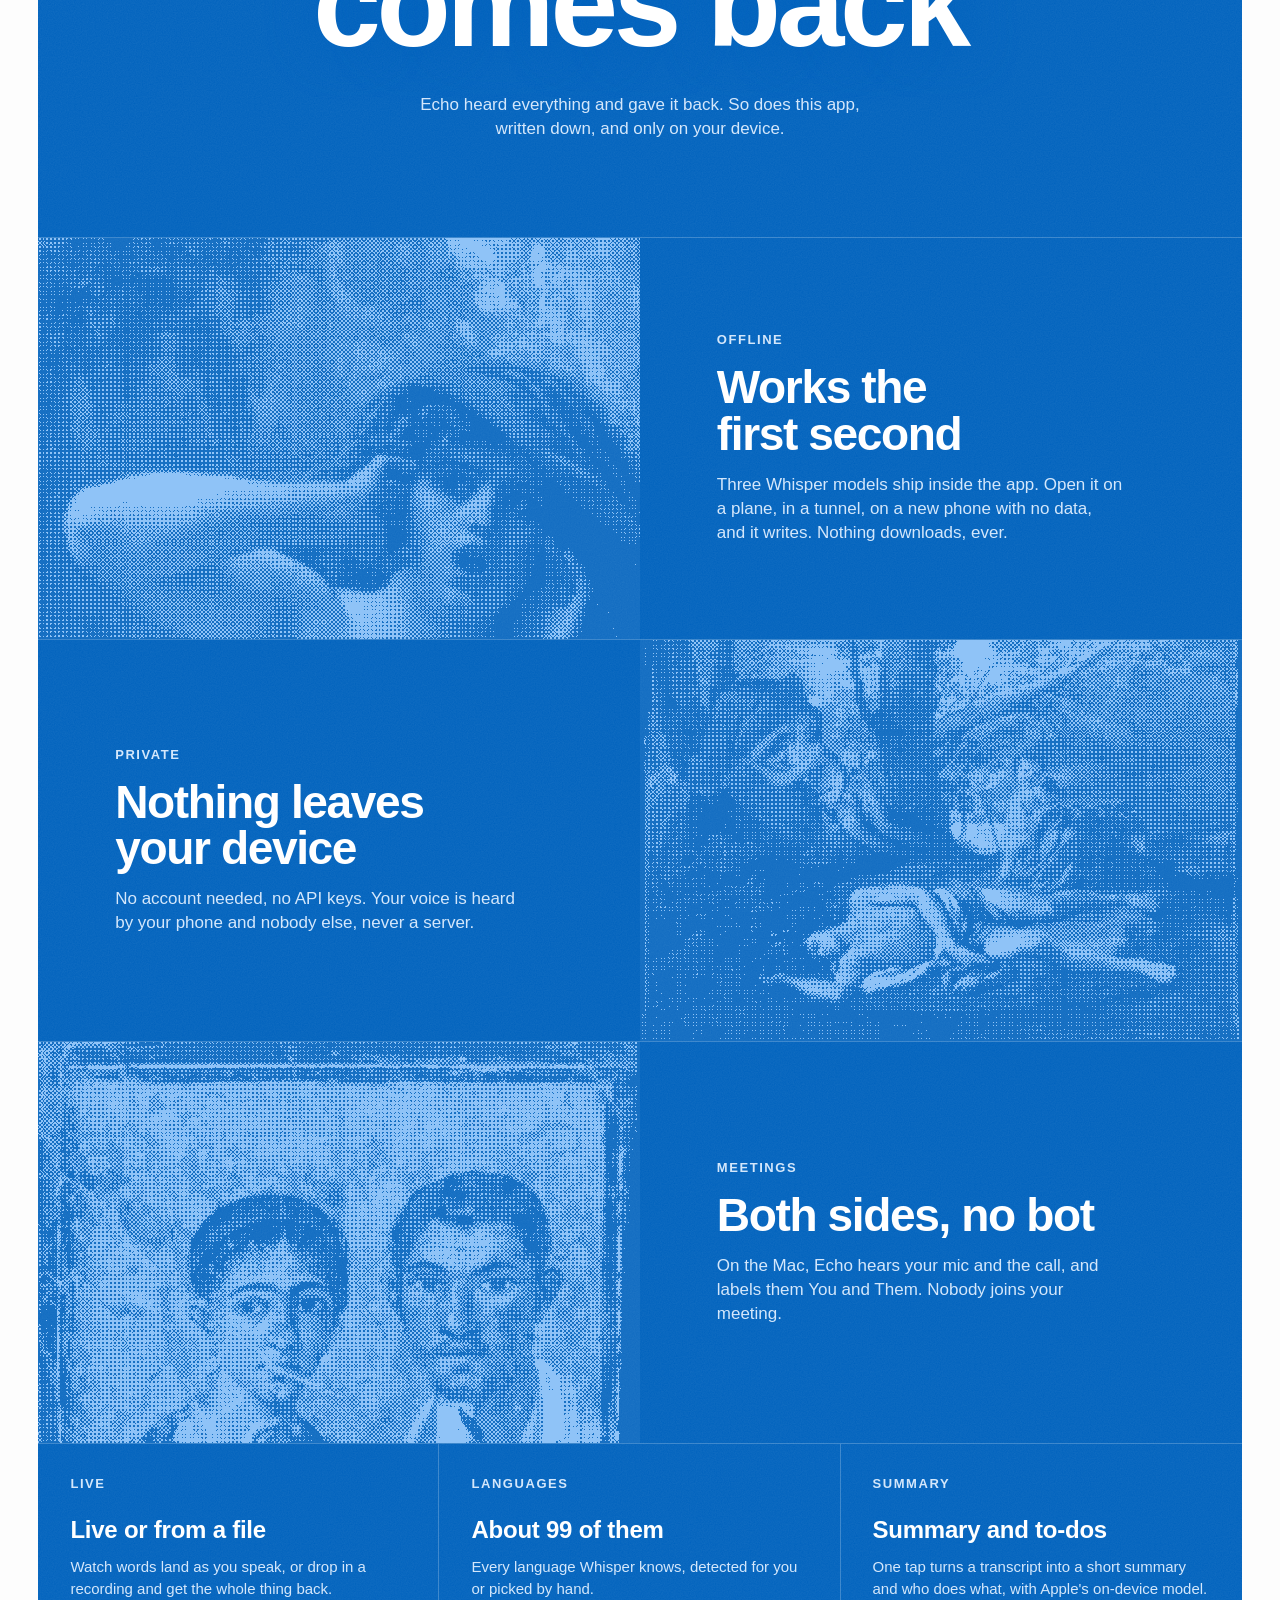
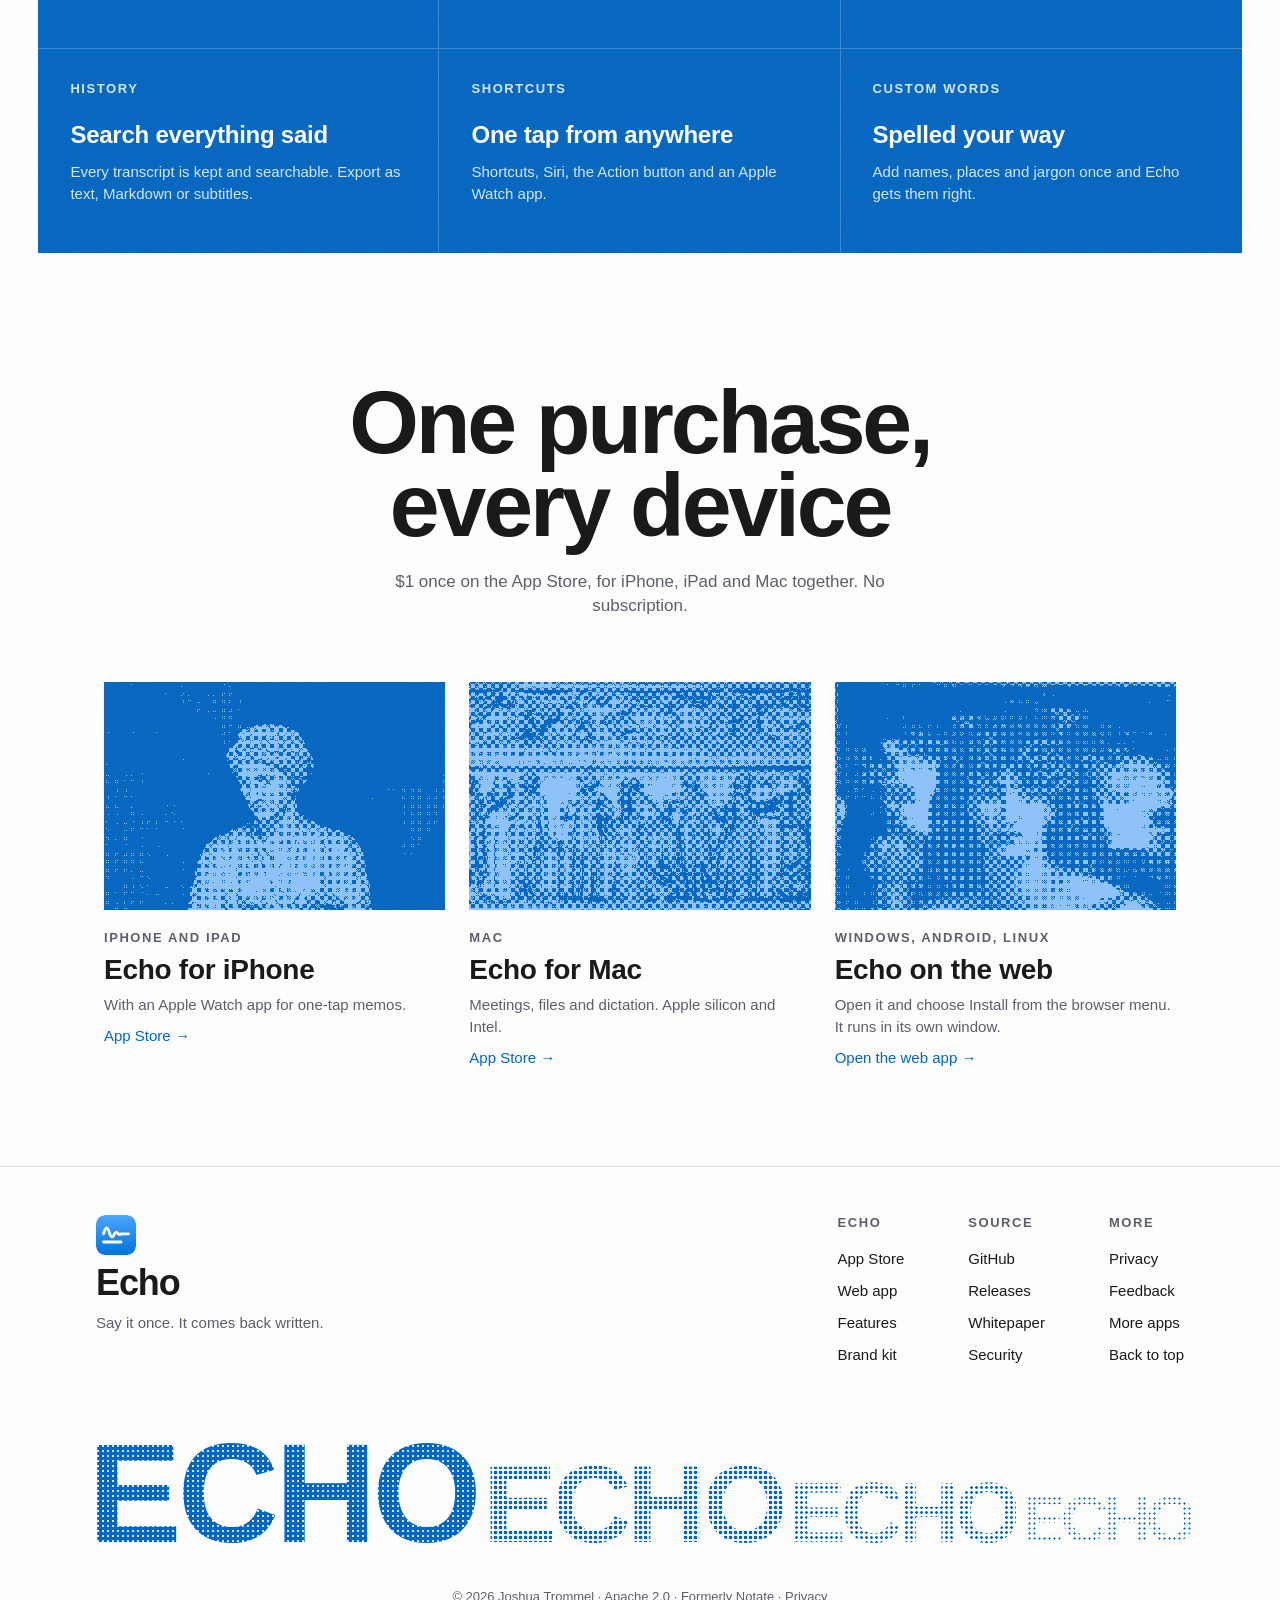
==== commit 493b8314: "Landing: live transcripts write themselves behind the hero, with parallax Co-Authored-By: Claude Opu" ====
--- a/docs/index.html
+++ b/docs/index.html
@@ -42,7 +42,9 @@
      Mnemosyne (1881). All public domain, via Wikimedia Commons. Every image is used once. -->
 <main id="top">
 <section class="hero">
-  <div class="wrap center">
+  <!-- The real thing behind the copy: transcripts writing themselves, word by word, as Echo does. Decoration only. -->
+  <div class="hero-bg" aria-hidden="true" inert><div class="wall" id="wall"></div></div>
+  <div class="wrap center hero-copy">
     <p class="label">Echo, speech to text on your device</p>
     <h1 class="hero-h1">Say it once. It comes back written down.</h1>
     <p class="lead">The model is already inside the app, so there is nothing to download.</p>
--- a/docs/landing.css
+++ b/docs/landing.css
@@ -19,11 +19,11 @@
 
 h1, h2, h3, .label { font-family: var(--display); }
 h1, h2, h3 { text-wrap: balance; }
-h1 { font-size: clamp(120px, 21vw, 300px); line-height: .86; font-weight: 100; text-transform: uppercase; letter-spacing: -.04em; }
+h1 { font-size: clamp(120px, 21vw, 300px); line-height: .86; font-weight: 700; letter-spacing: -.045em; }
 /* the hero leads with the line that sells; the nav already carries the name */
 .hero-h1 { font-size: clamp(40px, 7vw, 104px); line-height: .95; max-width: 1000px; margin: 0 auto; }
-h2 { font-size: clamp(48px, 7vw, 104px); line-height: .92; font-weight: 100; text-transform: uppercase; letter-spacing: -.03em; }
-h3 { font-size: 28px; line-height: 32px; font-weight: 300; letter-spacing: -.01em; }
+h2 { font-size: clamp(48px, 7vw, 104px); line-height: .92; font-weight: 700; letter-spacing: -.035em; }
+h3 { font-size: 28px; line-height: 32px; font-weight: 600; letter-spacing: -.01em; }
 .label { font-size: 13px; line-height: 16px; font-weight: 600; letter-spacing: .12em; text-transform: uppercase; color: var(--sub); margin-bottom: var(--sp-4); }
 
 .btn { height: 44px; padding: 0 var(--sp-5); border-radius: var(--r-sq); display: inline-flex; align-items: center; font-weight: 600; font-size: 13px; letter-spacing: .12em; text-transform: uppercase; text-decoration: none; border: 1px solid transparent; transition: background var(--motion), border-color var(--motion); }
@@ -34,7 +34,7 @@
 a:focus-visible { outline: 3px solid var(--ring); outline-offset: 2px; }
 
 .nav { position: sticky; top: 0; z-index: 10; display: grid; grid-template-columns: 1fr auto 1fr; align-items: center; gap: var(--sp-5); height: 56px; padding: 0 var(--sp-5); background: color-mix(in srgb, var(--bg) 88%, transparent); -webkit-backdrop-filter: blur(16px); backdrop-filter: blur(16px); border-bottom: 1px solid var(--line); }
-.nav-brand { grid-column: 2; display: flex; align-items: center; gap: var(--sp-2); font-family: var(--display); font-weight: 300; font-size: 20px; letter-spacing: .14em; text-transform: uppercase; text-decoration: none; }
+.nav-brand { grid-column: 2; display: flex; align-items: center; gap: var(--sp-2); font-family: var(--display); font-weight: 700; font-size: 19px; letter-spacing: -.01em; text-decoration: none; }
 .nav-brand img { width: 28px; height: 28px; border-radius: var(--r-icon); }
 .nav-links { display: flex; gap: var(--sp-5); font-size: 13px; font-weight: 600; letter-spacing: .12em; text-transform: uppercase; }
 .nav-links a { text-decoration: none; color: var(--sub); }
@@ -63,7 +63,7 @@
 .frow .art { aspect-ratio: 3 / 2; background: var(--grain), color-mix(in srgb, #fff 6%, var(--band)); }
 .frow:nth-child(even) .art { order: 2; }
 .frow > div:not(.art) { padding: var(--sp-7) clamp(24px, 6vw, 96px); max-width: 560px; }
-.frow h3 { font-size: clamp(36px, 3.6vw, 52px); line-height: 1; font-weight: 200; }
+.frow h3 { font-size: clamp(36px, 3.6vw, 52px); line-height: 1; font-weight: 700; letter-spacing: -.03em; }
 .frow p:last-child { margin-top: var(--sp-4); color: var(--band-sub); }
 .cells { display: grid; grid-template-columns: repeat(3, 1fr); }
 .cell { padding: var(--sp-6) var(--sp-6) var(--sp-7); border-right: 1px solid var(--band-line); border-bottom: 1px solid var(--band-line); }
@@ -89,7 +89,7 @@
 .foot-top { max-width: var(--wrap); margin: 0 auto; padding: 0 var(--sp-4); display: flex; flex-wrap: wrap; justify-content: space-between; gap: var(--sp-7); }
 .foot-brand { display: grid; gap: var(--sp-2); align-content: start; }
 .foot-brand img { border-radius: var(--r-icon); }
-.foot-brand b { font-family: var(--display); font-weight: 200; font-size: 40px; line-height: 40px; letter-spacing: .06em; text-transform: uppercase; }
+.foot-brand b { font-family: var(--display); font-weight: 700; font-size: 36px; line-height: 40px; letter-spacing: -.03em; }
 .foot-brand p { color: var(--sub); font-size: 15px; }
 .foot-cols { display: flex; flex-wrap: wrap; gap: var(--sp-8); }
 .foot-cols div { display: grid; gap: var(--sp-2); align-content: start; }
@@ -142,3 +142,26 @@
   .live { height: 560px; border-radius: var(--r-row, 12px); }
 }
 .band-copy .label { color: #fff; text-shadow: 0 0 12px var(--band), 0 0 24px var(--band), 0 0 40px var(--band); }
+
+/* Hero: live transcripts fill the background, a paper scrim keeps the headline clean, a bottom fade hides the edge on scroll. */
+.hero { position: relative; isolation: isolate; overflow: hidden; min-height: calc(100svh - 56px); display: grid; align-items: center; }
+.hero-copy { position: relative; z-index: 2; }
+.hero::before { content: ""; position: absolute; inset: 0; z-index: 1; pointer-events: none; background: radial-gradient(ellipse 58% 46% at 50% 50%, var(--bg) 48%, transparent 100%); }
+.hero::after { content: ""; position: absolute; left: 0; right: 0; bottom: 0; height: 28%; z-index: 1; pointer-events: none; background: linear-gradient(transparent, var(--bg)); }
+.hero-bg { position: absolute; inset: 0; z-index: 0; pointer-events: none; transform: translate3d(0, var(--py, 0), 0); will-change: transform; }
+.wall { height: 100%; max-width: 1440px; margin: 0 auto; padding: var(--sp-6); display: grid; grid-template-columns: repeat(3, 1fr); grid-auto-rows: 196px; gap: var(--sp-5); align-content: center; opacity: .7; }
+.tr { background: var(--surface); border: 1px solid var(--line); border-radius: var(--r-group); padding: var(--sp-4) var(--sp-5); overflow: hidden; display: grid; grid-template-rows: auto auto 1fr; gap: var(--sp-3); }
+.tr-head { display: flex; align-items: center; gap: var(--sp-2); font-size: 12px; font-weight: 600; letter-spacing: .1em; text-transform: uppercase; color: var(--sub); }
+.tr-head i { width: 8px; height: 8px; border-radius: 50%; background: var(--accent); }
+.tr.live .tr-head i { animation: tr-pulse 1s ease-in-out infinite; }
+.tr-head time { margin-left: auto; font-variant-numeric: tabular-nums; letter-spacing: 0; }
+.tr-wave { display: flex; align-items: center; gap: 3px; height: 24px; }
+.tr-wave b { flex: 1; height: 15%; border-radius: 2px; background: var(--accent); opacity: .55; transition: height .14s ease; }
+.tr-text { font-size: 17px; line-height: 24px; color: var(--text); }
+.tr-text em { font-style: normal; font-weight: 600; color: var(--accent); margin-right: .3em; font-size: 13px; letter-spacing: .08em; text-transform: uppercase; }
+.tr-text span { animation: tr-in .25s ease both; }
+@keyframes tr-in { from { opacity: 0; } }
+@keyframes tr-pulse { 50% { opacity: .3; } }
+@media (max-width: 900px) { .wall { grid-template-columns: repeat(2, 1fr); } }
+@media (max-width: 560px) { .wall { grid-template-columns: 1fr; padding: var(--sp-4); grid-auto-rows: 180px; opacity: .5; } .hero::before { background: radial-gradient(ellipse 120% 44% at 50% 50%, var(--bg) 62%, transparent 100%); } }
+@media (prefers-reduced-motion: reduce) { .tr-text span, .tr.live .tr-head i { animation: none; } }
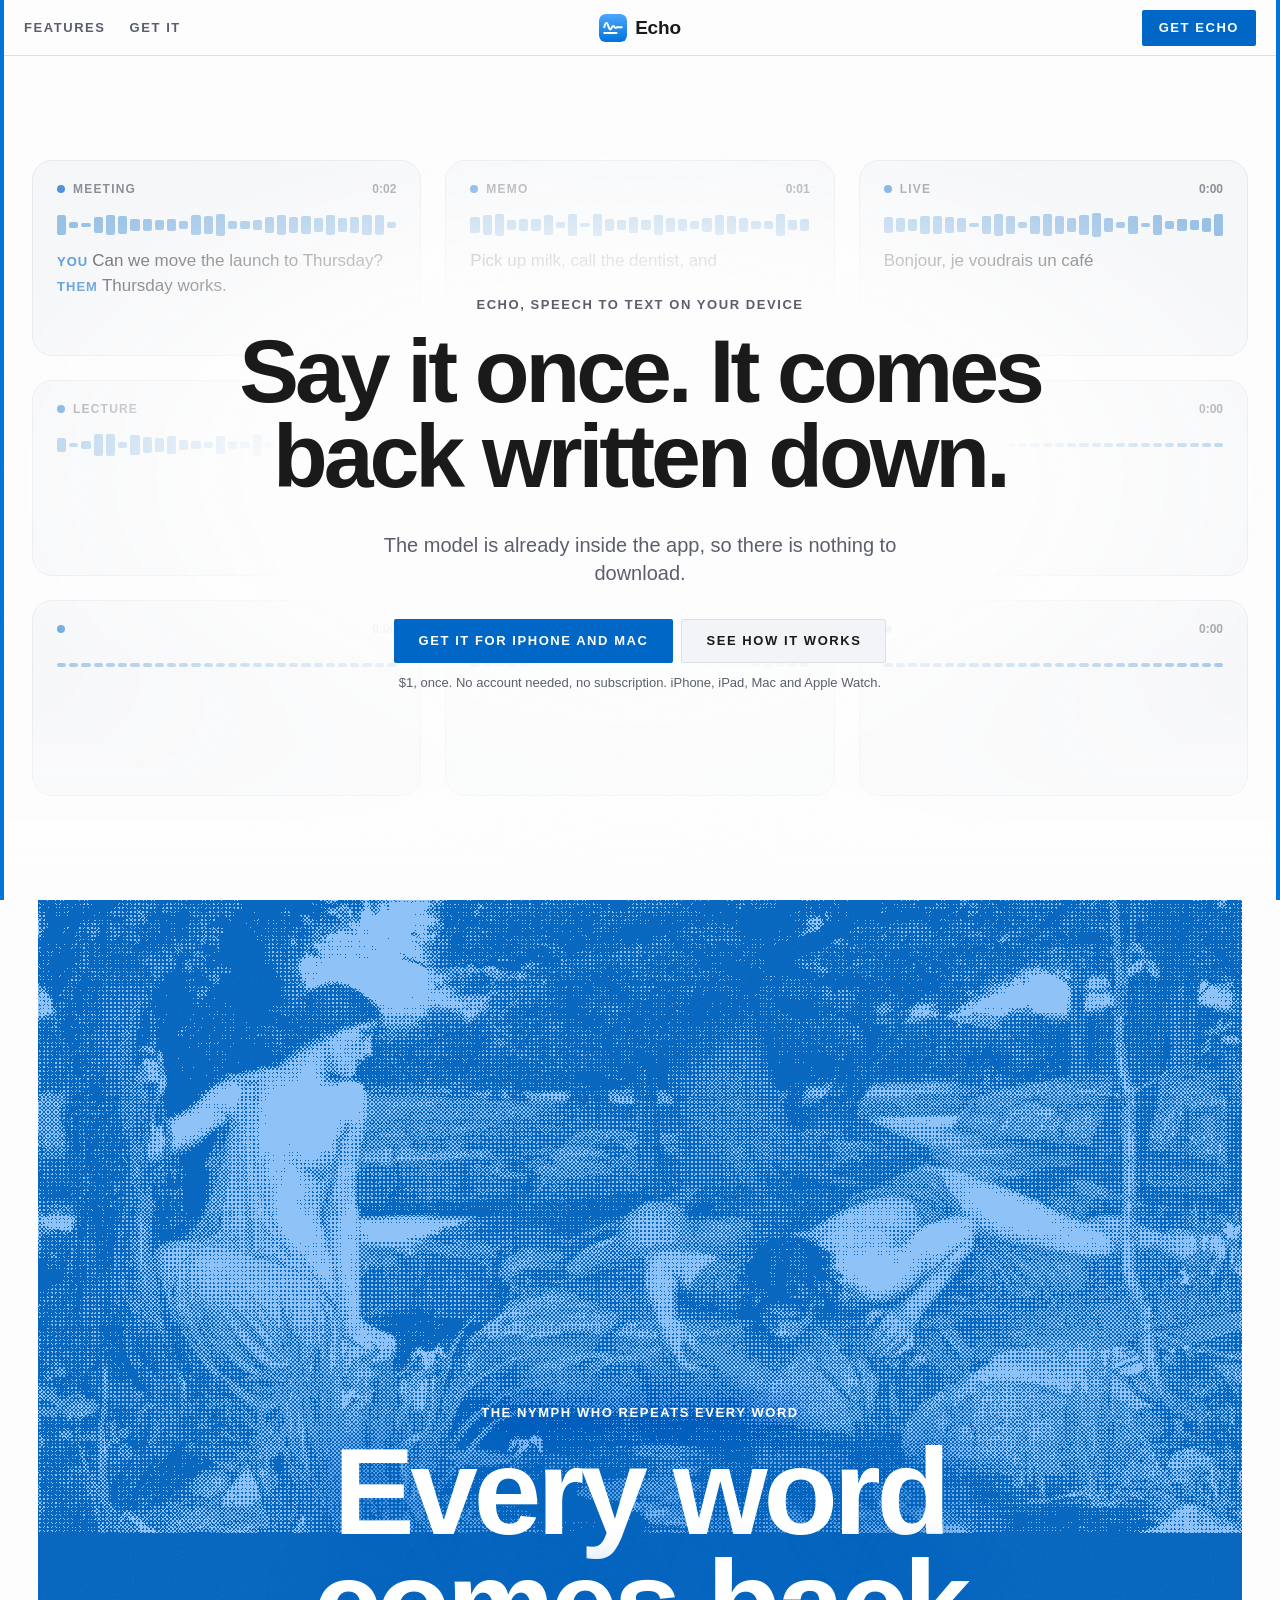
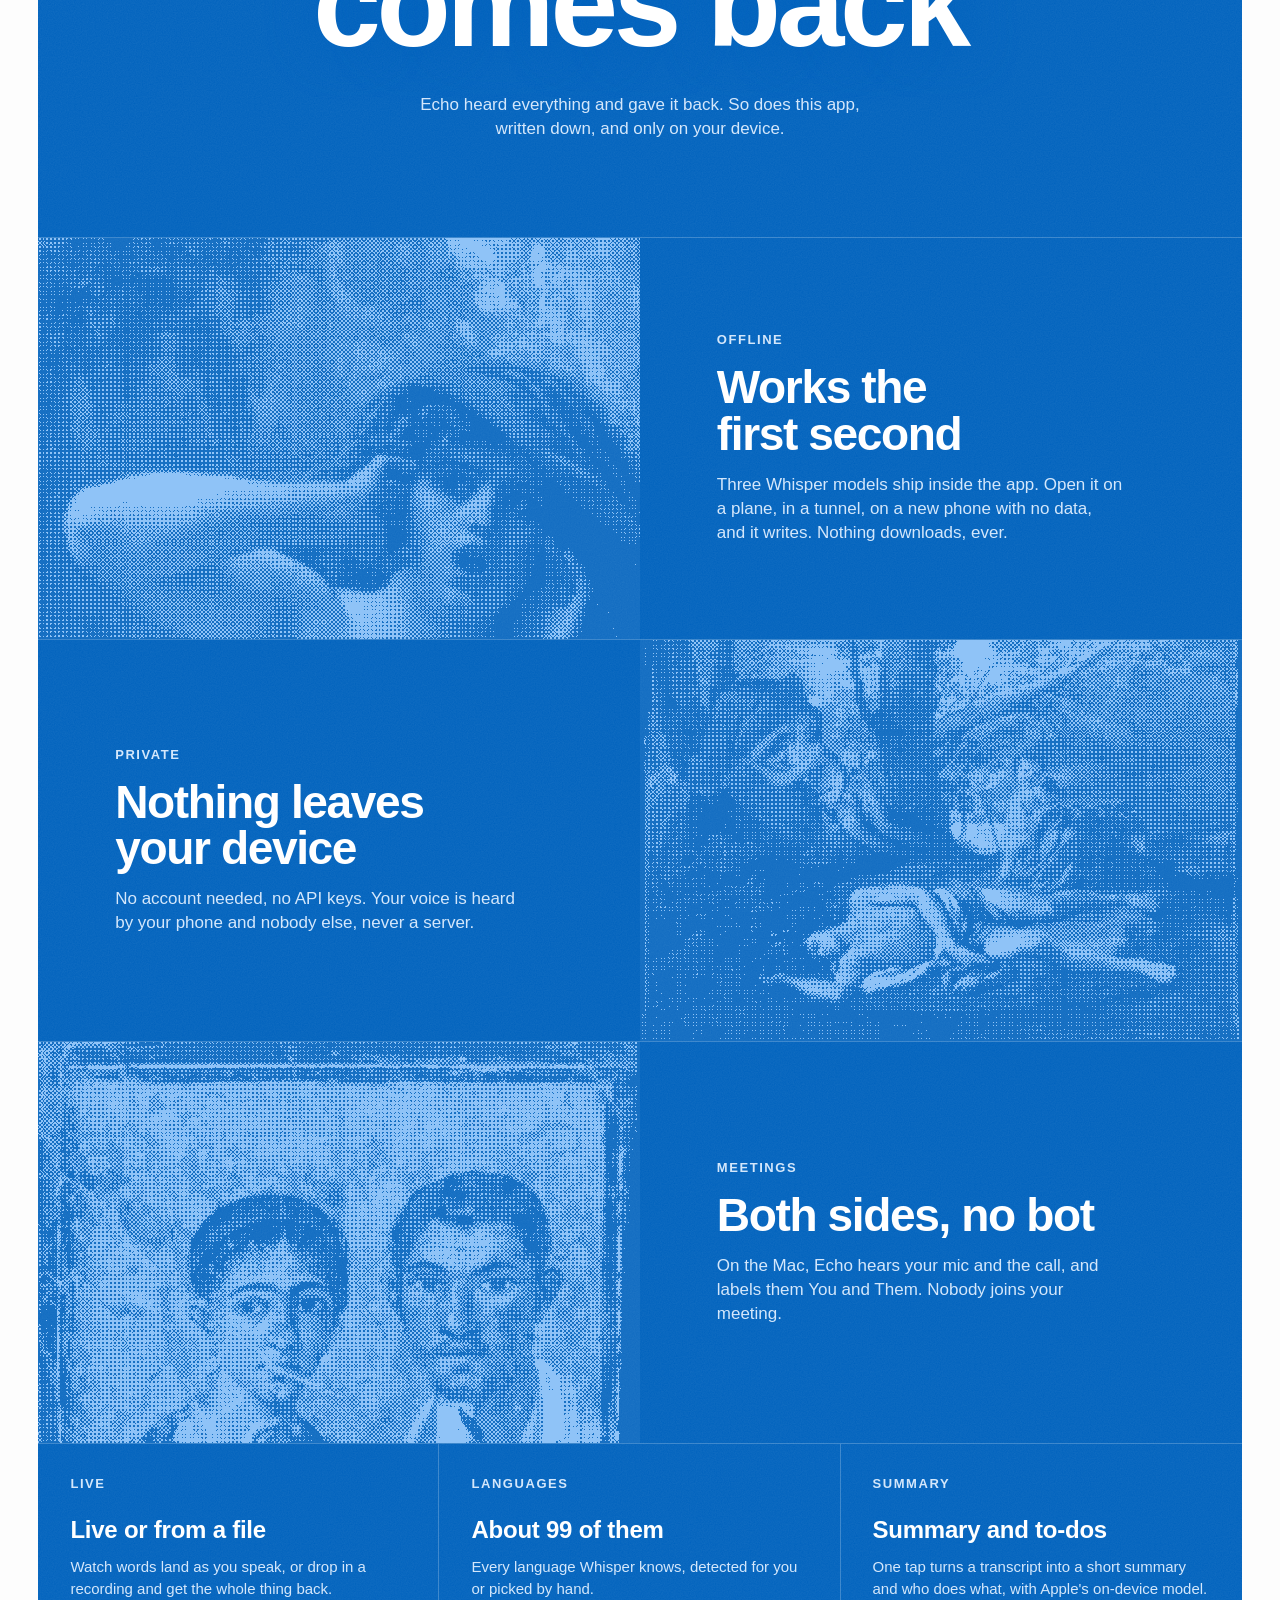
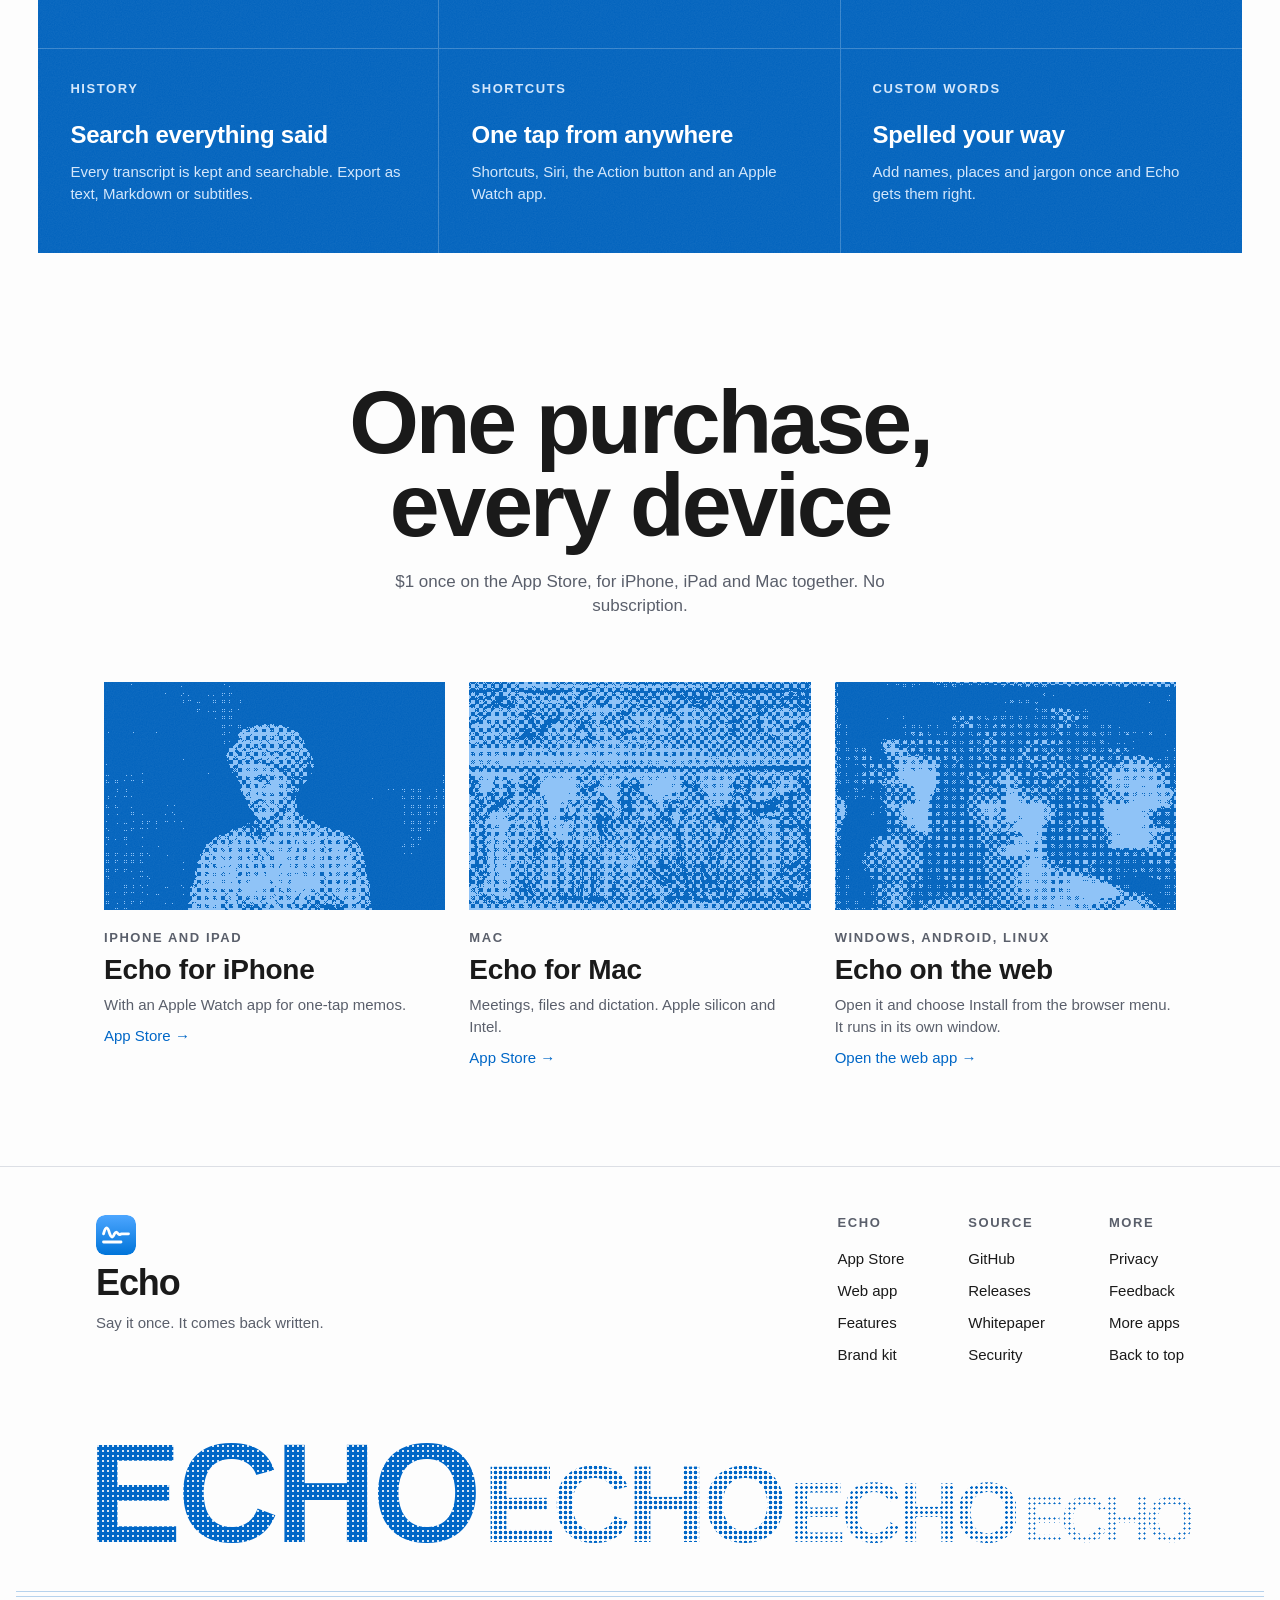
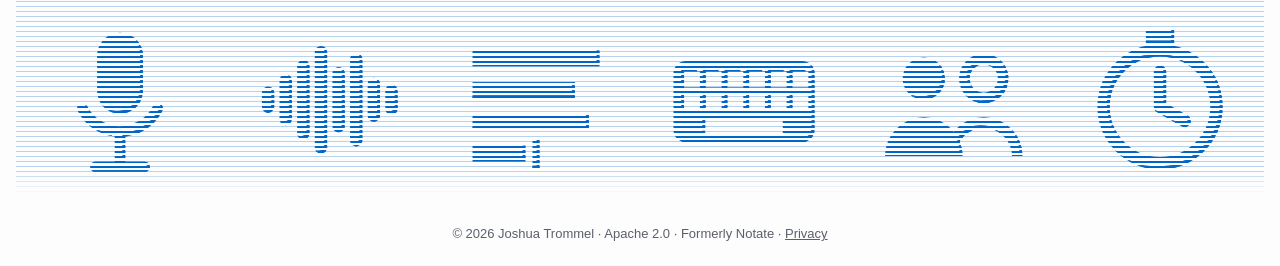
==== commit 25d11e41: "Landing: a footer band of the app's own glyphs Six glyphs of its own, cut like a line engraving on t" ====
--- a/docs/index.html
+++ b/docs/index.html
@@ -23,6 +23,7 @@
 <link rel="stylesheet" href="tokens.css">
 <link rel="stylesheet" href="landing.css">
 <script src="landing.js" defer></script>
+<style>/* footer glyph band (footer-band.js) */ .word-band{color:var(--accent);position:relative;width:100%;margin:32px 0 0;height:clamp(120px,16vw,220px)} .word-canvas{position:absolute;inset:0;width:100%;height:100%;display:none} .word-band.live .word-canvas{display:block}</style>
 </head>
 <body>
 <a class="skip" href="#top">Skip to content</a>
@@ -113,7 +114,9 @@
     </nav>
   </div>
   <p class="echoes" aria-hidden="true"><span>Echo</span><span>echo</span><span>echo</span><span>echo</span></p>
+  <div class="word-band" aria-hidden="true"><canvas class="word-canvas"></canvas></div>
   <p class="legal">&copy; 2026 Joshua Trommel &middot; Apache 2.0 &middot; Formerly Notate &middot; <a href="privacy.html">Privacy</a></p>
 </footer>
+<script src="footer-band.js" defer></script>
 </body>
 </html>
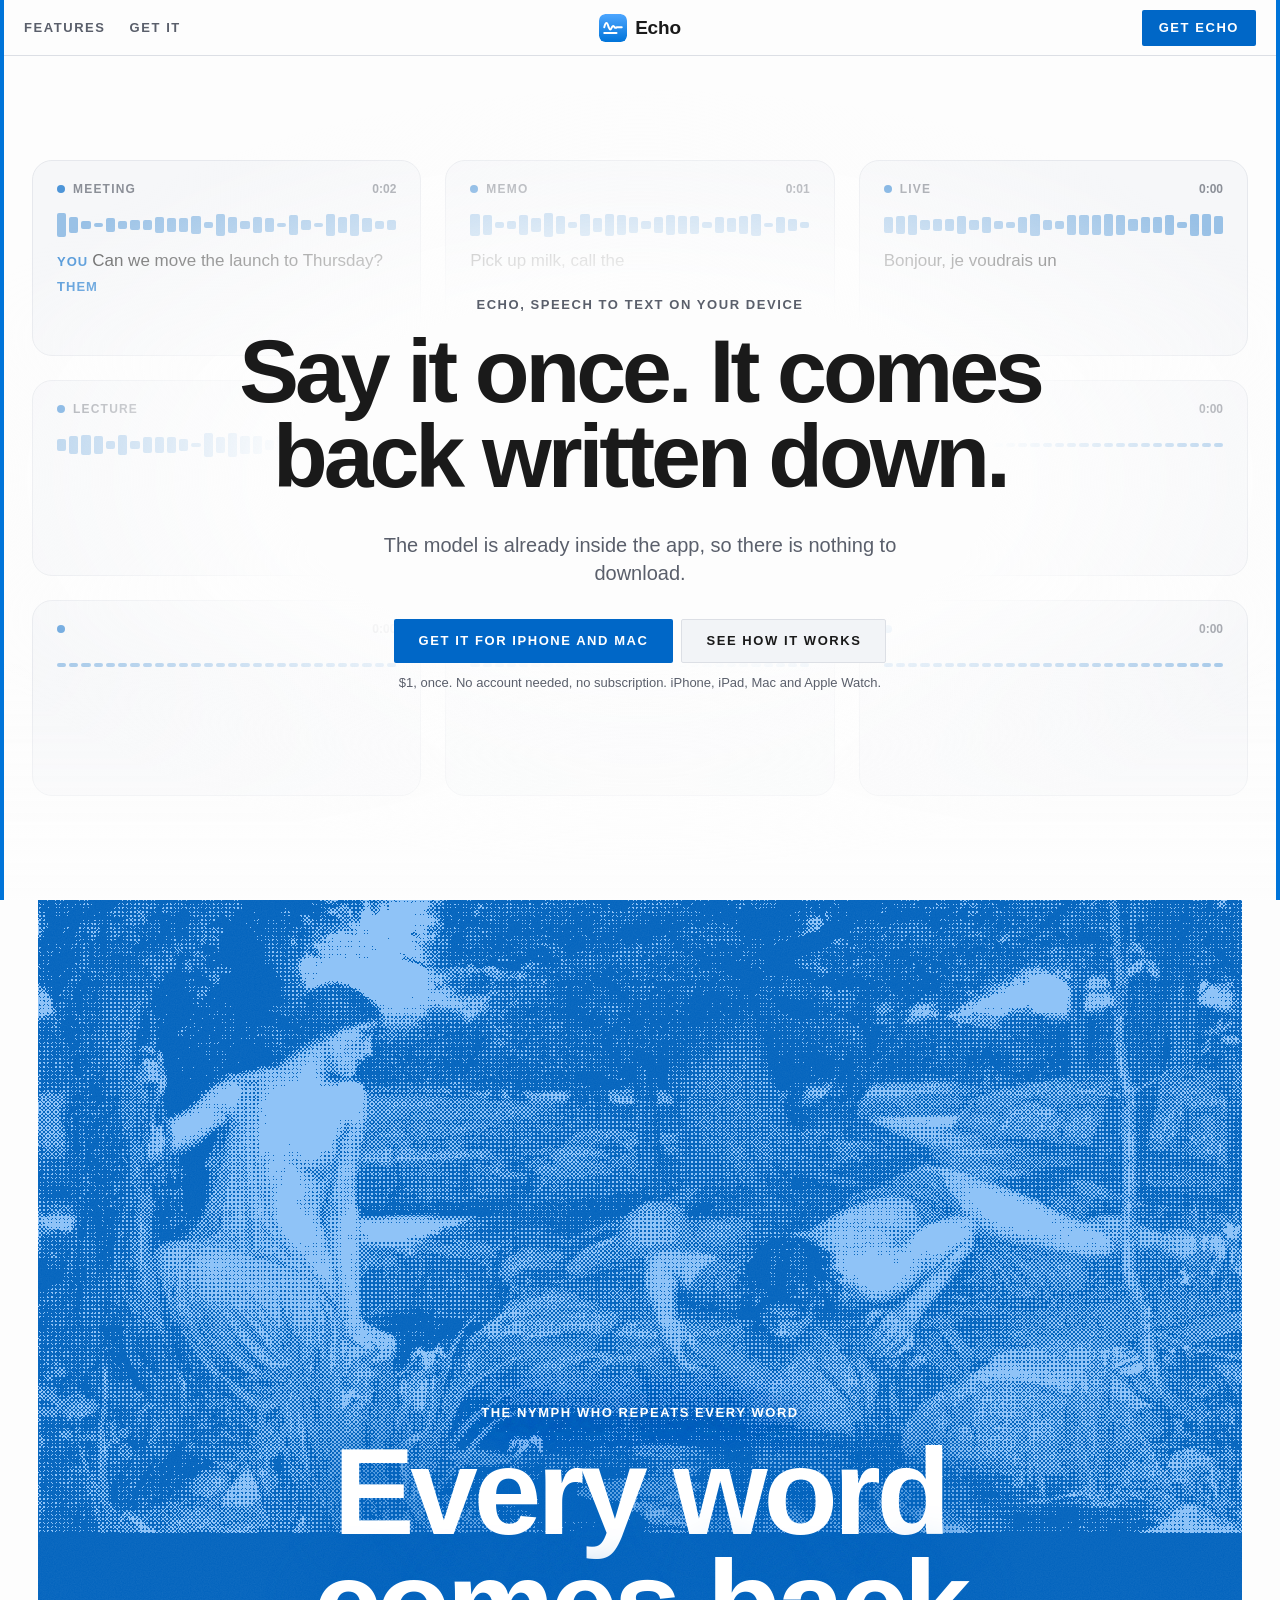
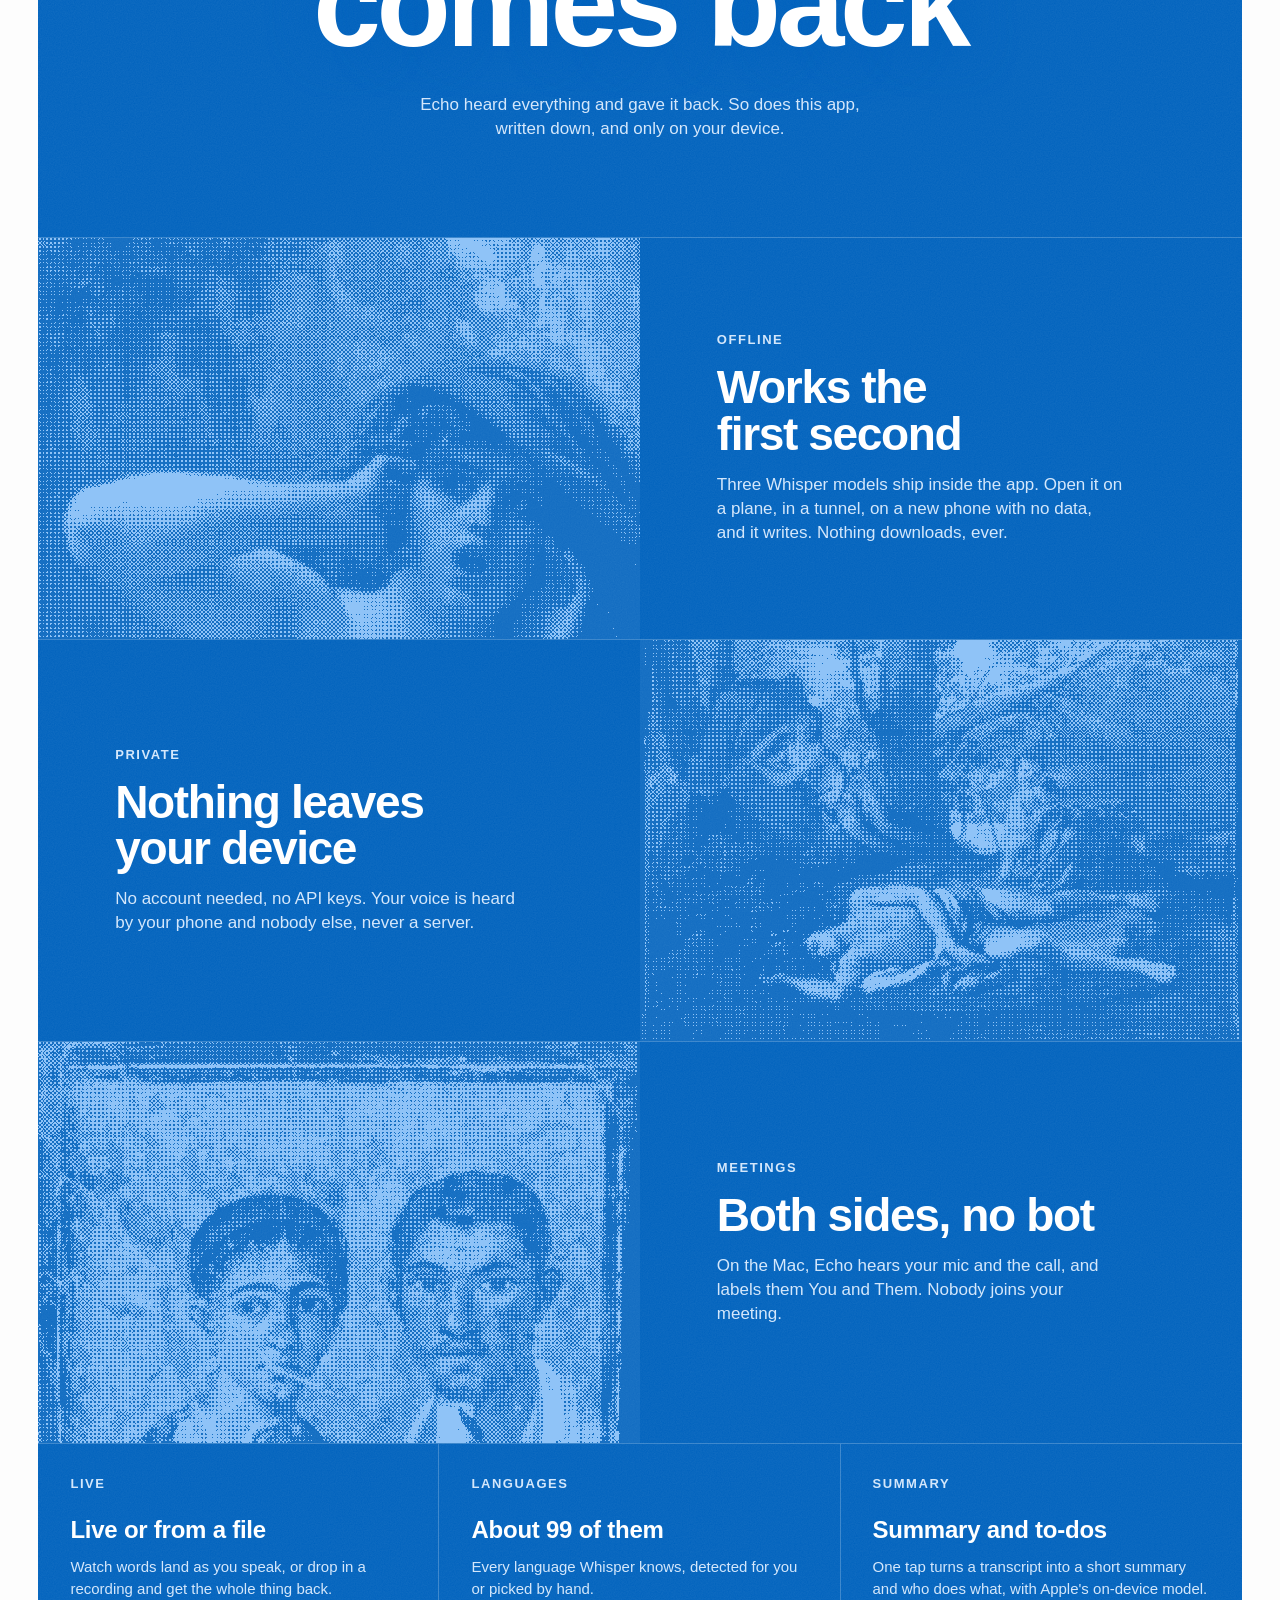
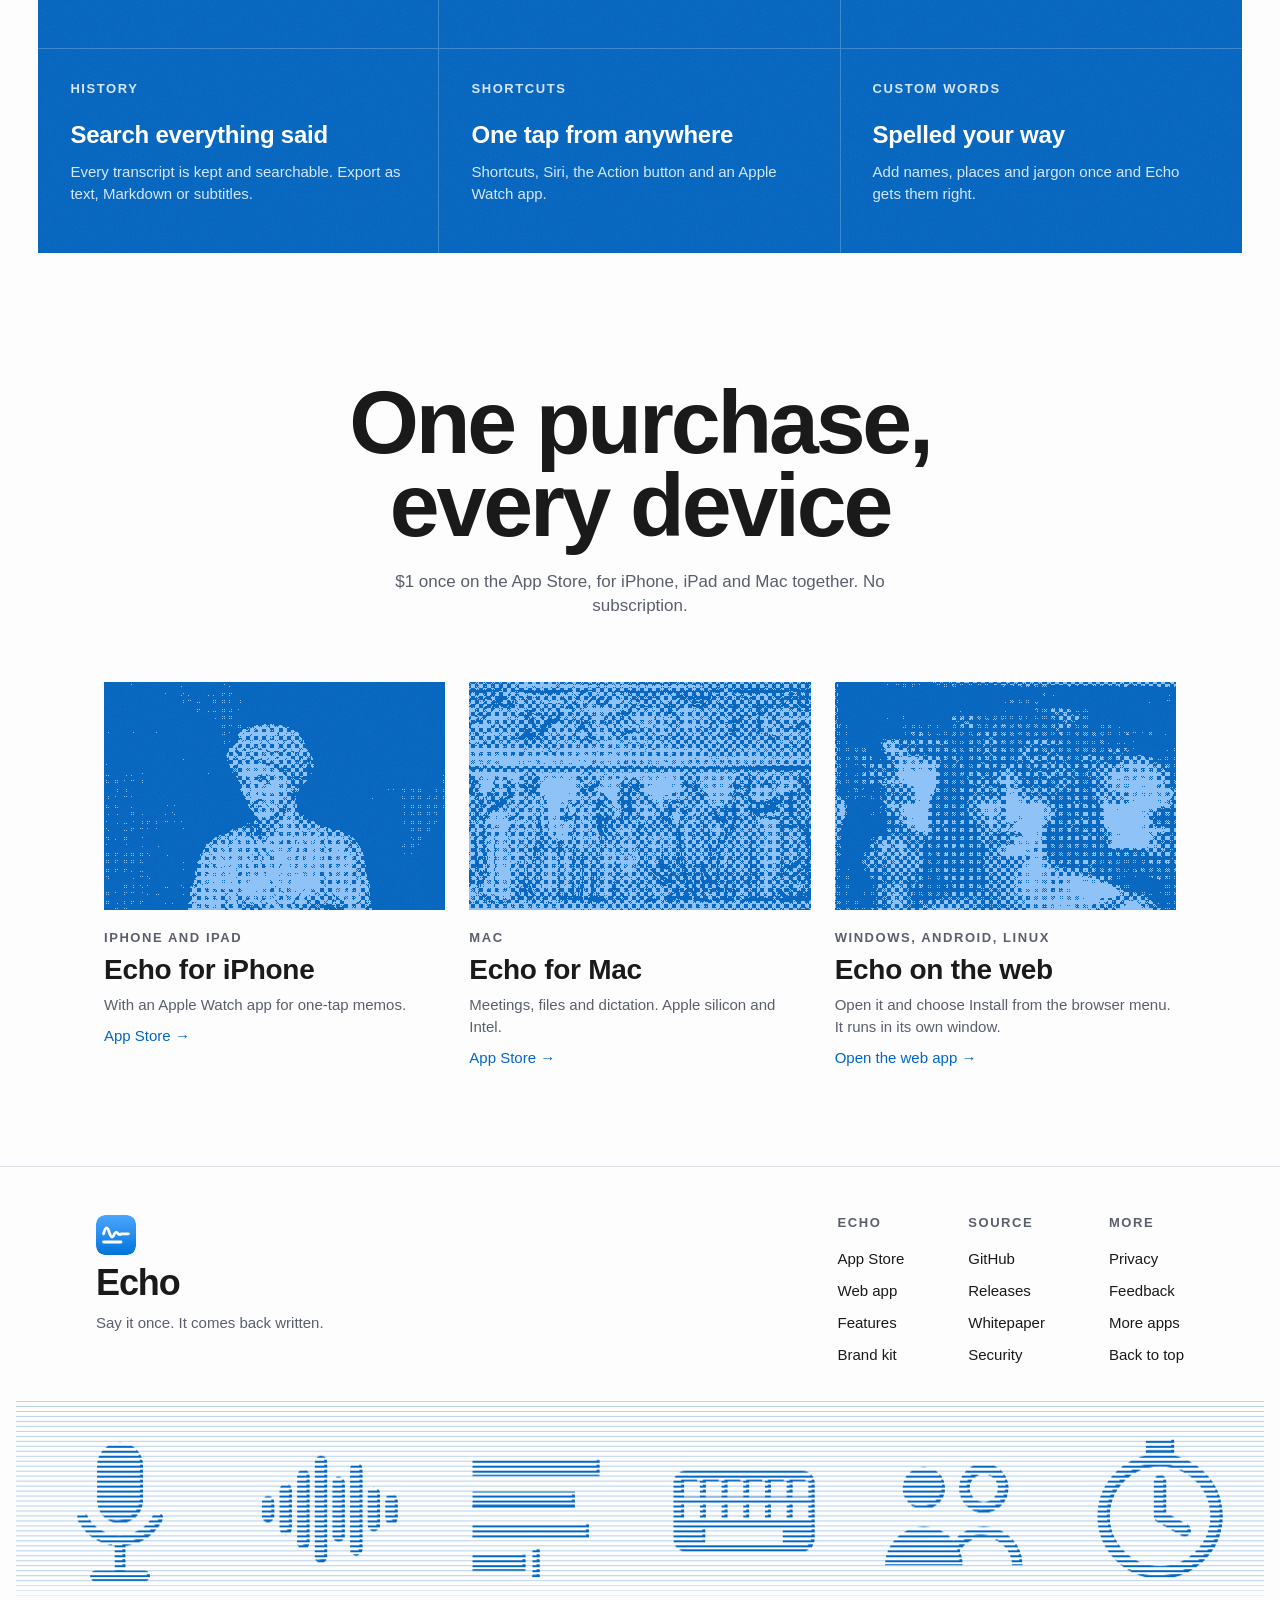
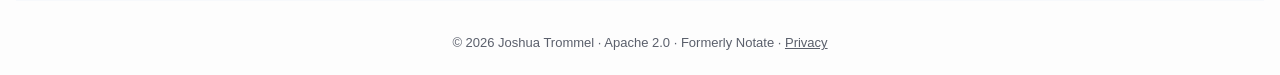
==== commit 87424650: "Landing: footer name text removed, glyph band only The halftone "Echo echo echo echo" wordmark is go" ====
--- a/docs/index.html
+++ b/docs/index.html
@@ -113,7 +113,6 @@
       <div><p class="label">More</p><a href="privacy.html">Privacy</a><a href="mailto:trommatic@icloud.com?subject=Echo">Feedback</a><a href="https://jaybulb.com">More apps</a><a href="#top">Back to top</a></div>
     </nav>
   </div>
-  <p class="echoes" aria-hidden="true"><span>Echo</span><span>echo</span><span>echo</span><span>echo</span></p>
   <div class="word-band" aria-hidden="true"><canvas class="word-canvas"></canvas></div>
   <p class="legal">&copy; 2026 Joshua Trommel &middot; Apache 2.0 &middot; Formerly Notate &middot; <a href="privacy.html">Privacy</a></p>
 </footer>
--- a/docs/landing.css
+++ b/docs/landing.css
@@ -102,16 +102,9 @@
   .foot-cols { display: grid; grid-template-columns: repeat(3, minmax(0, 1fr)); gap: var(--sp-4); width: 100%; }
   .foot-cols div { gap: var(--sp-1); }
   .foot-cols .label { margin-bottom: var(--sp-1); }
-  .foot .echoes { margin-top: var(--sp-7); }
 }
 .foot-cols a:hover { color: var(--accent); }
 /* each repeat is fainter: the dot grid gets sparser, like a voice fading off a cliff */
-.echoes { display: flex; justify-content: center; align-items: baseline; gap: .04em; margin-top: var(--sp-8); font-family: var(--display); font-weight: 800; font-size: clamp(36px, 11vw, 190px); line-height: .9; letter-spacing: -.03em; text-transform: uppercase; color: var(--accent); white-space: nowrap; user-select: none; }
-.echoes span { -webkit-mask: radial-gradient(circle, #000 var(--dot), transparent calc(var(--dot) + .5px)) 0 0 / 5px 5px; mask: radial-gradient(circle, #000 var(--dot), transparent calc(var(--dot) + .5px)) 0 0 / 5px 5px; }
-.echoes span:nth-child(1) { --dot: 2.4px; }
-.echoes span:nth-child(2) { --dot: 1.6px; font-size: .78em; }
-.echoes span:nth-child(3) { --dot: 1.1px; font-size: .6em; }
-.echoes span:nth-child(4) { --dot: .8px; font-size: .46em; }
 .legal { margin-top: var(--sp-6); font-size: var(--size-footnote); line-height: 16px; color: var(--sub); text-align: center; text-wrap: balance; }
 .legal a { color: inherit; }
 
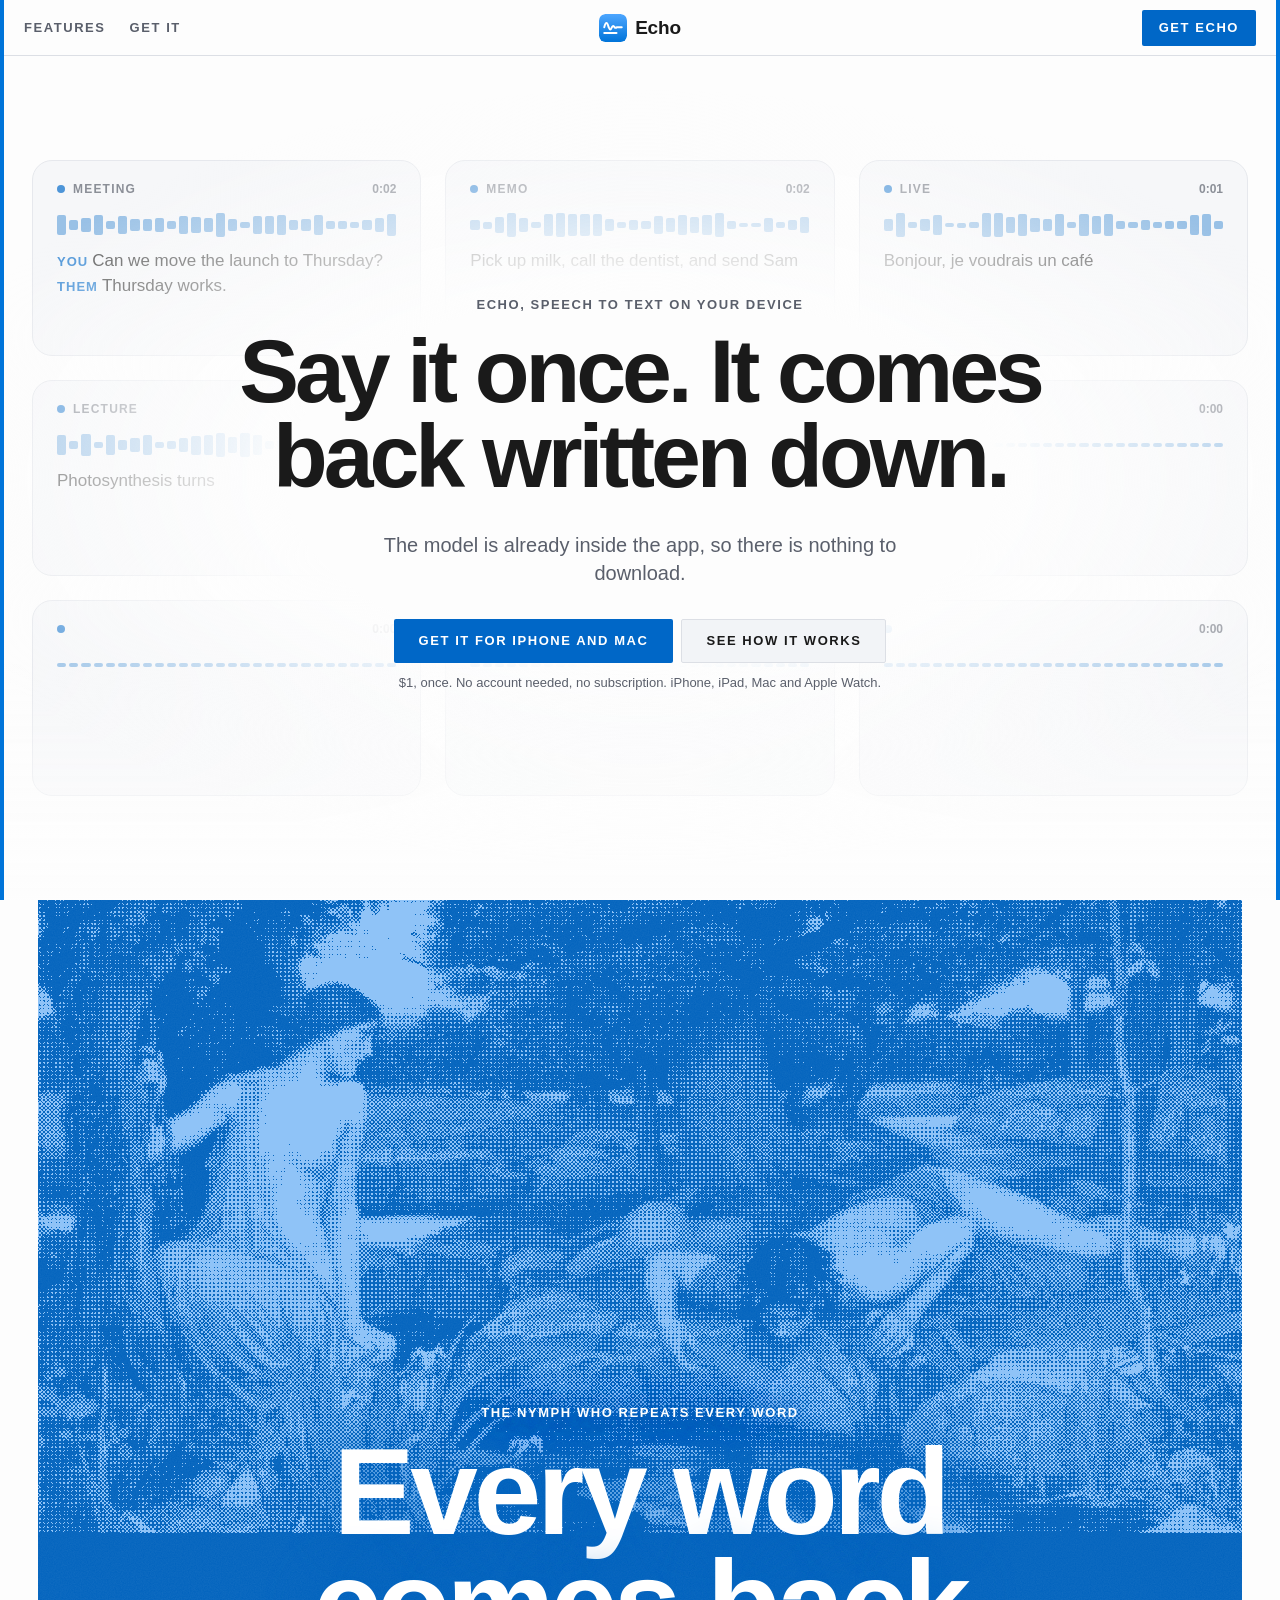
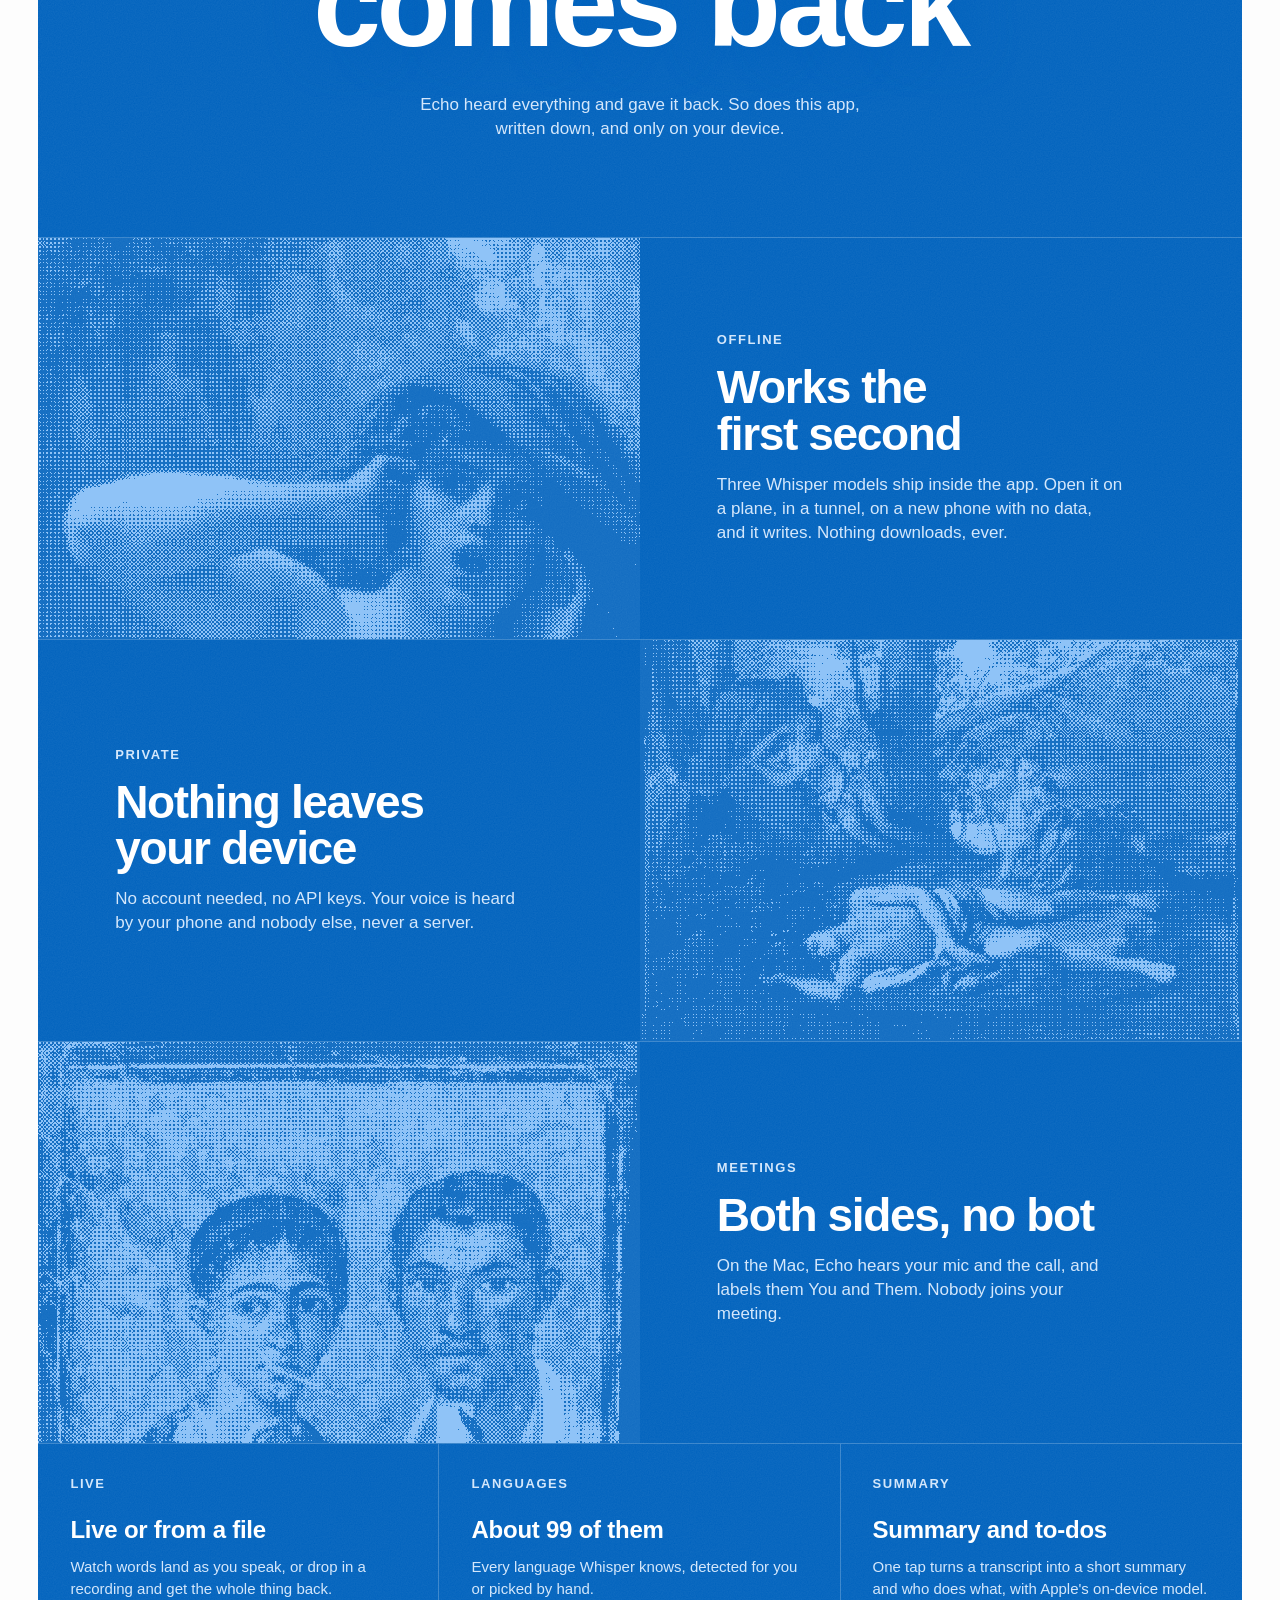
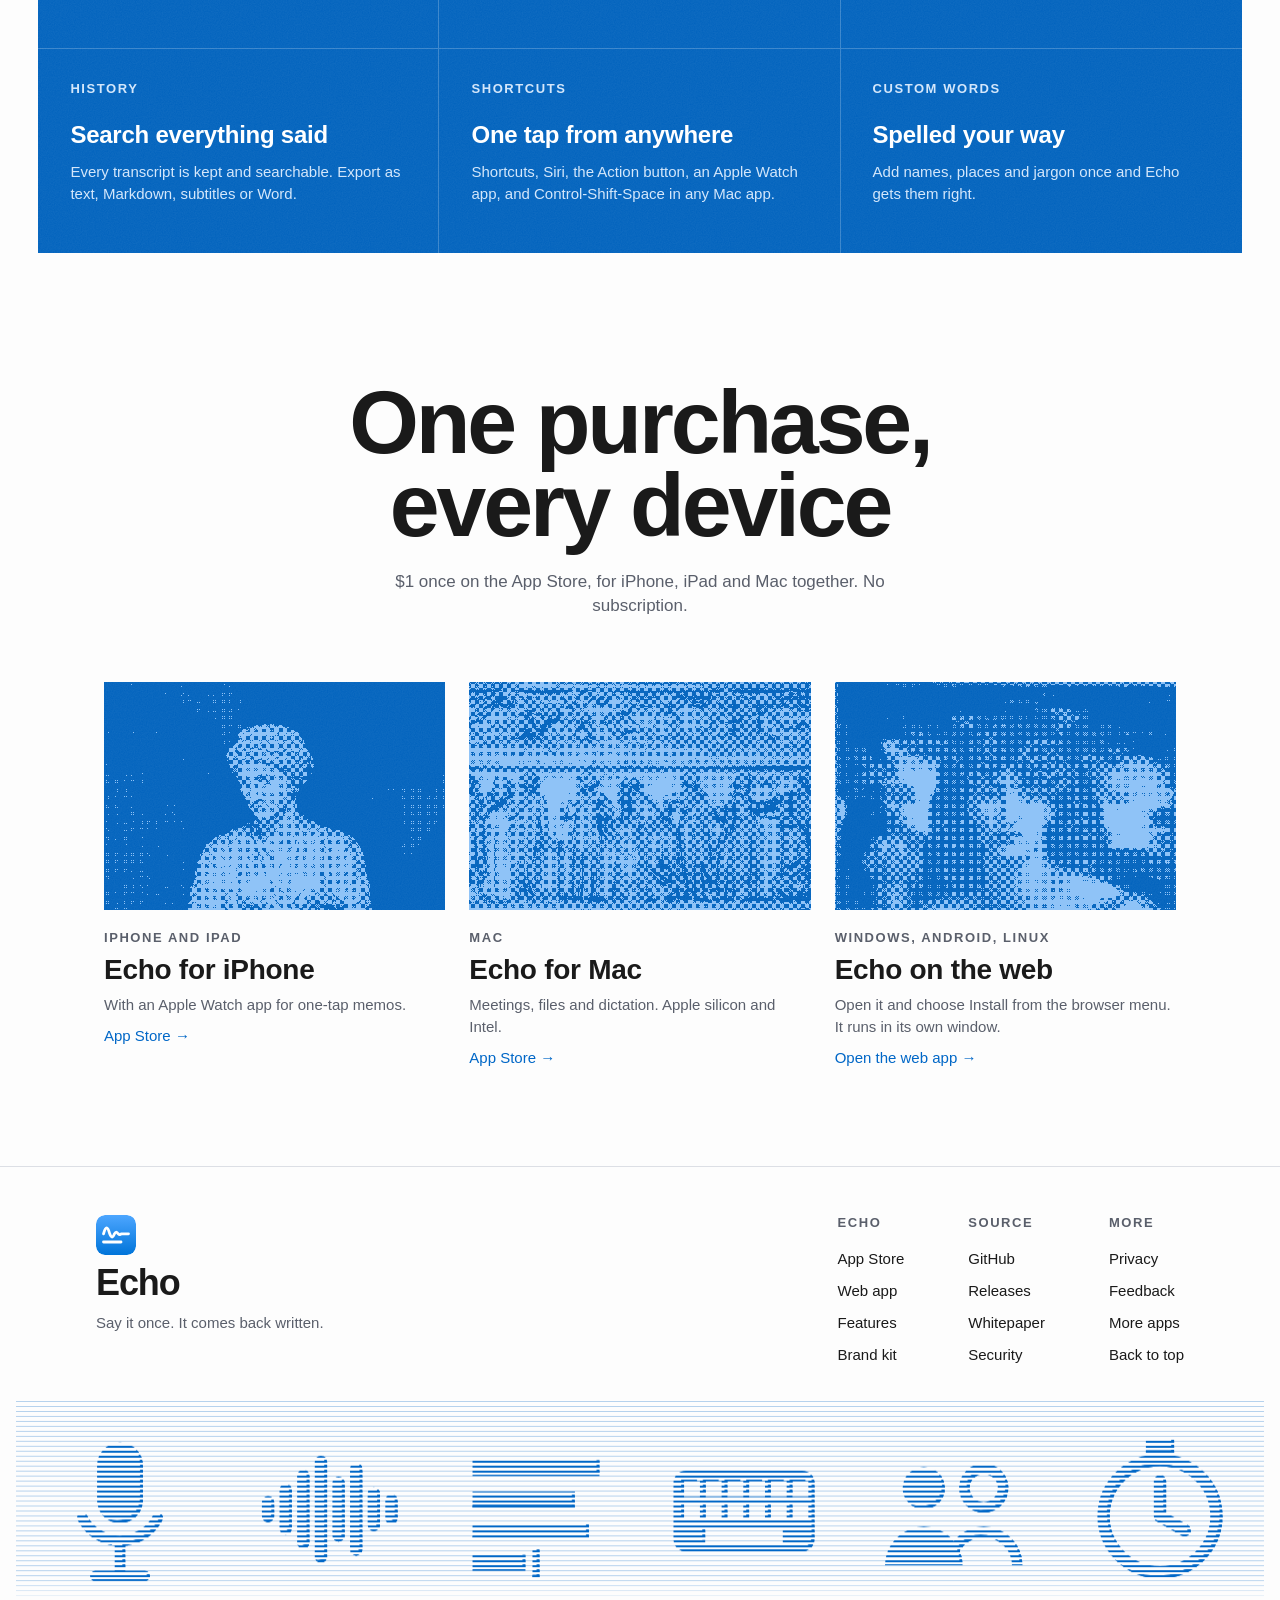
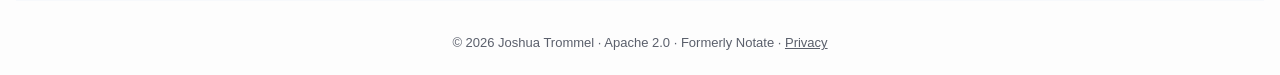
==== commit 47aae56f: "3.1.0: Mac hot key moves to Control-Shift-Space (Control-Option-Space is the macOS input-source defa" ====
--- a/docs/index.html
+++ b/docs/index.html
@@ -75,8 +75,8 @@
     <article class="cell reveal"><p class="label">Live</p><h3>Live or from a file</h3><p>Watch words land as you speak, or drop in a recording and get the whole thing back.</p></article>
     <article class="cell reveal"><p class="label">Languages</p><h3>About 99 of them</h3><p>Every language Whisper knows, detected for you or picked by hand.</p></article>
     <article class="cell reveal"><p class="label">Summary</p><h3>Summary and to-dos</h3><p>One tap turns a transcript into a short summary and who does what, with Apple's on-device model.</p></article>
-    <article class="cell reveal"><p class="label">History</p><h3>Search everything said</h3><p>Every transcript is kept and searchable. Export as text, Markdown or subtitles.</p></article>
-    <article class="cell reveal"><p class="label">Shortcuts</p><h3>One tap from anywhere</h3><p>Shortcuts, Siri, the Action button and an Apple Watch app.</p></article>
+    <article class="cell reveal"><p class="label">History</p><h3>Search everything said</h3><p>Every transcript is kept and searchable. Export as text, Markdown, subtitles or Word.</p></article>
+    <article class="cell reveal"><p class="label">Shortcuts</p><h3>One tap from anywhere</h3><p>Shortcuts, Siri, the Action button, an Apple Watch app, and Control-Shift-Space in any Mac app.</p></article>
     <article class="cell reveal"><p class="label">Custom words</p><h3>Spelled your way</h3><p>Add names, places and jargon once and Echo gets them right.</p></article>
   </div>
 </section>
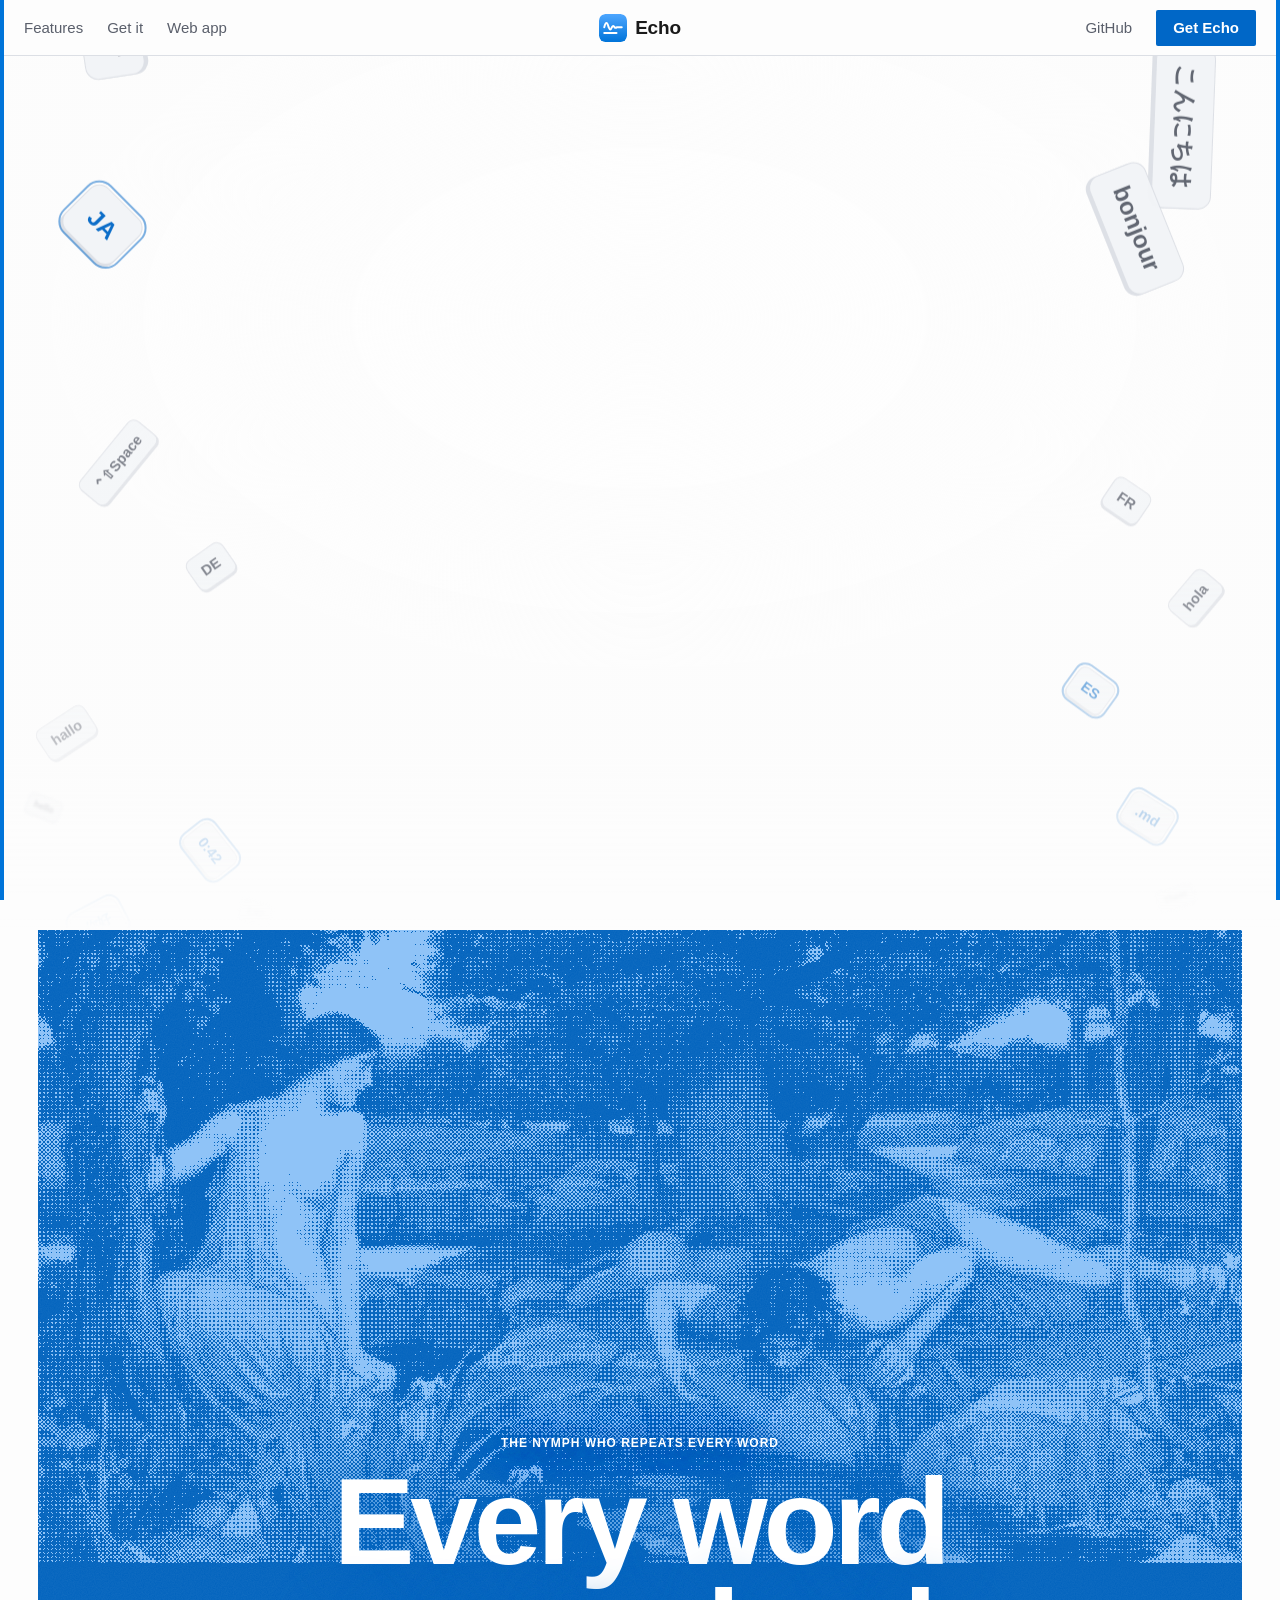
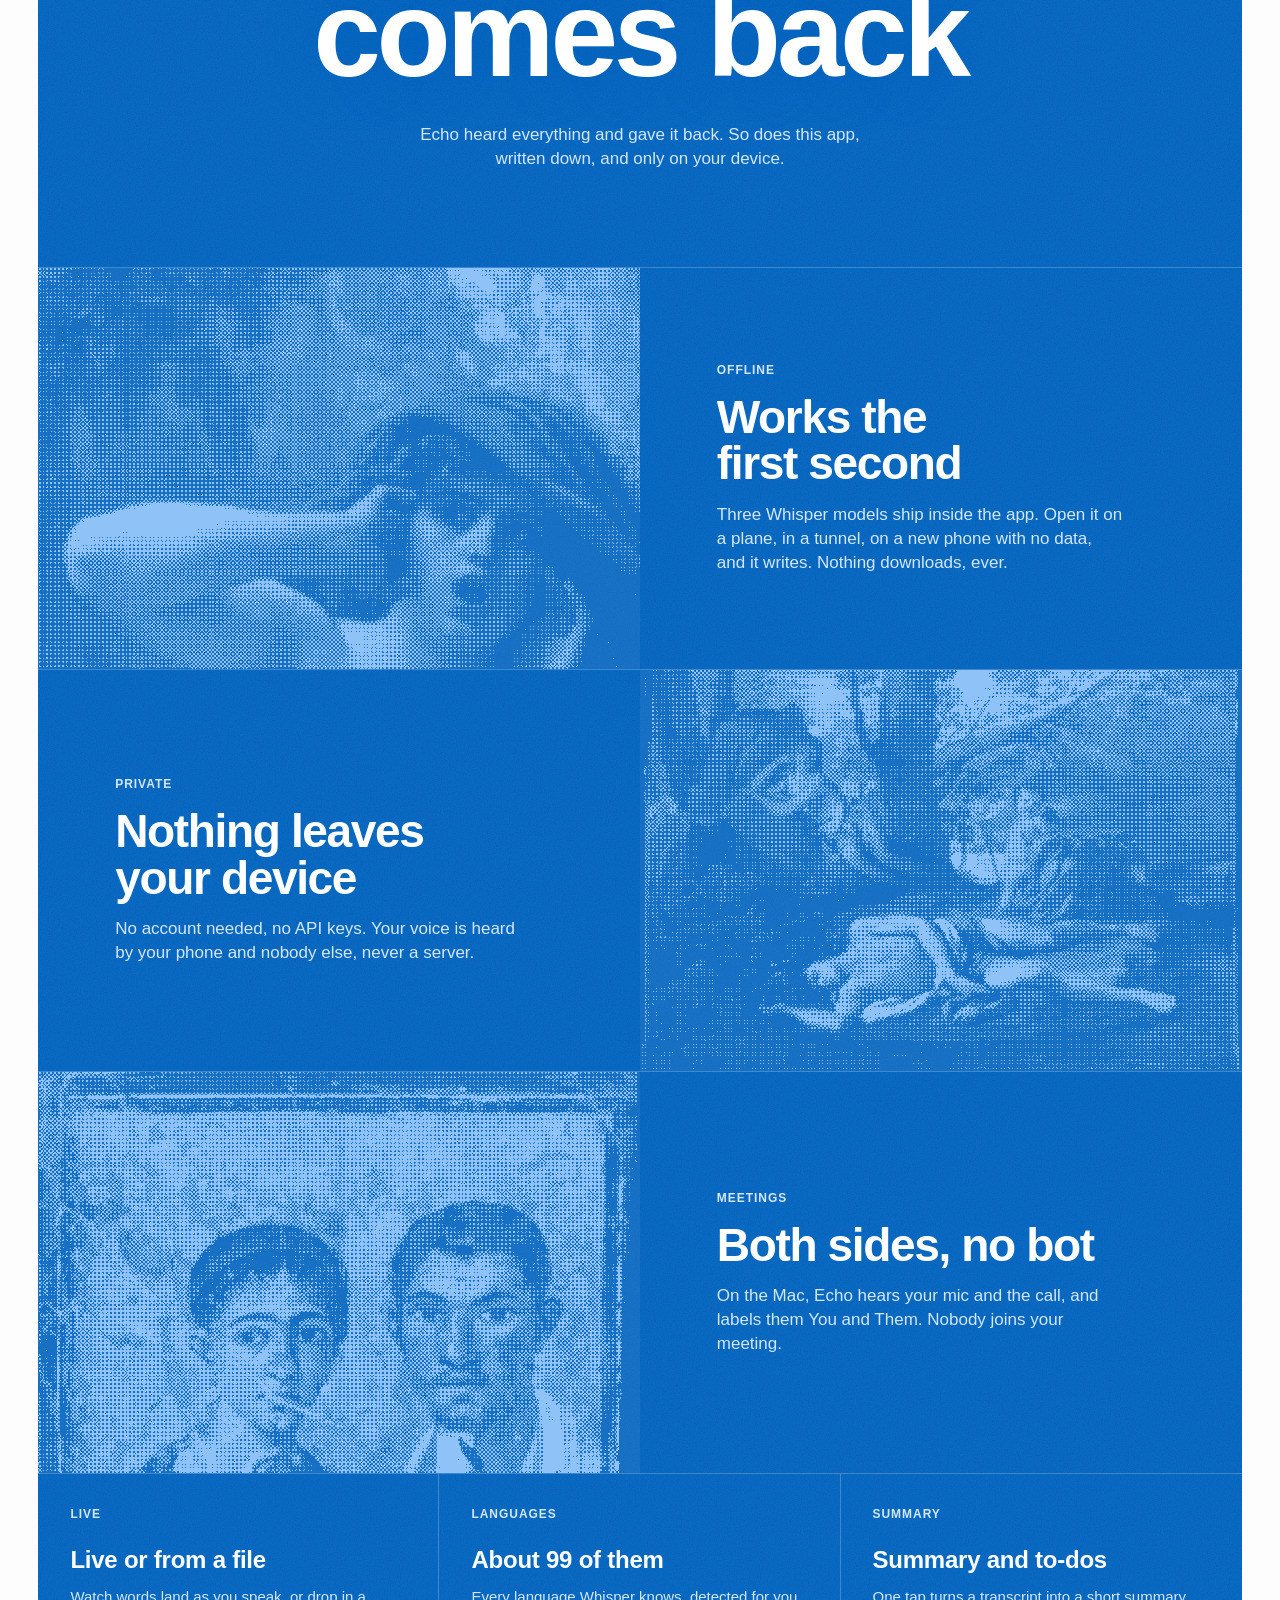
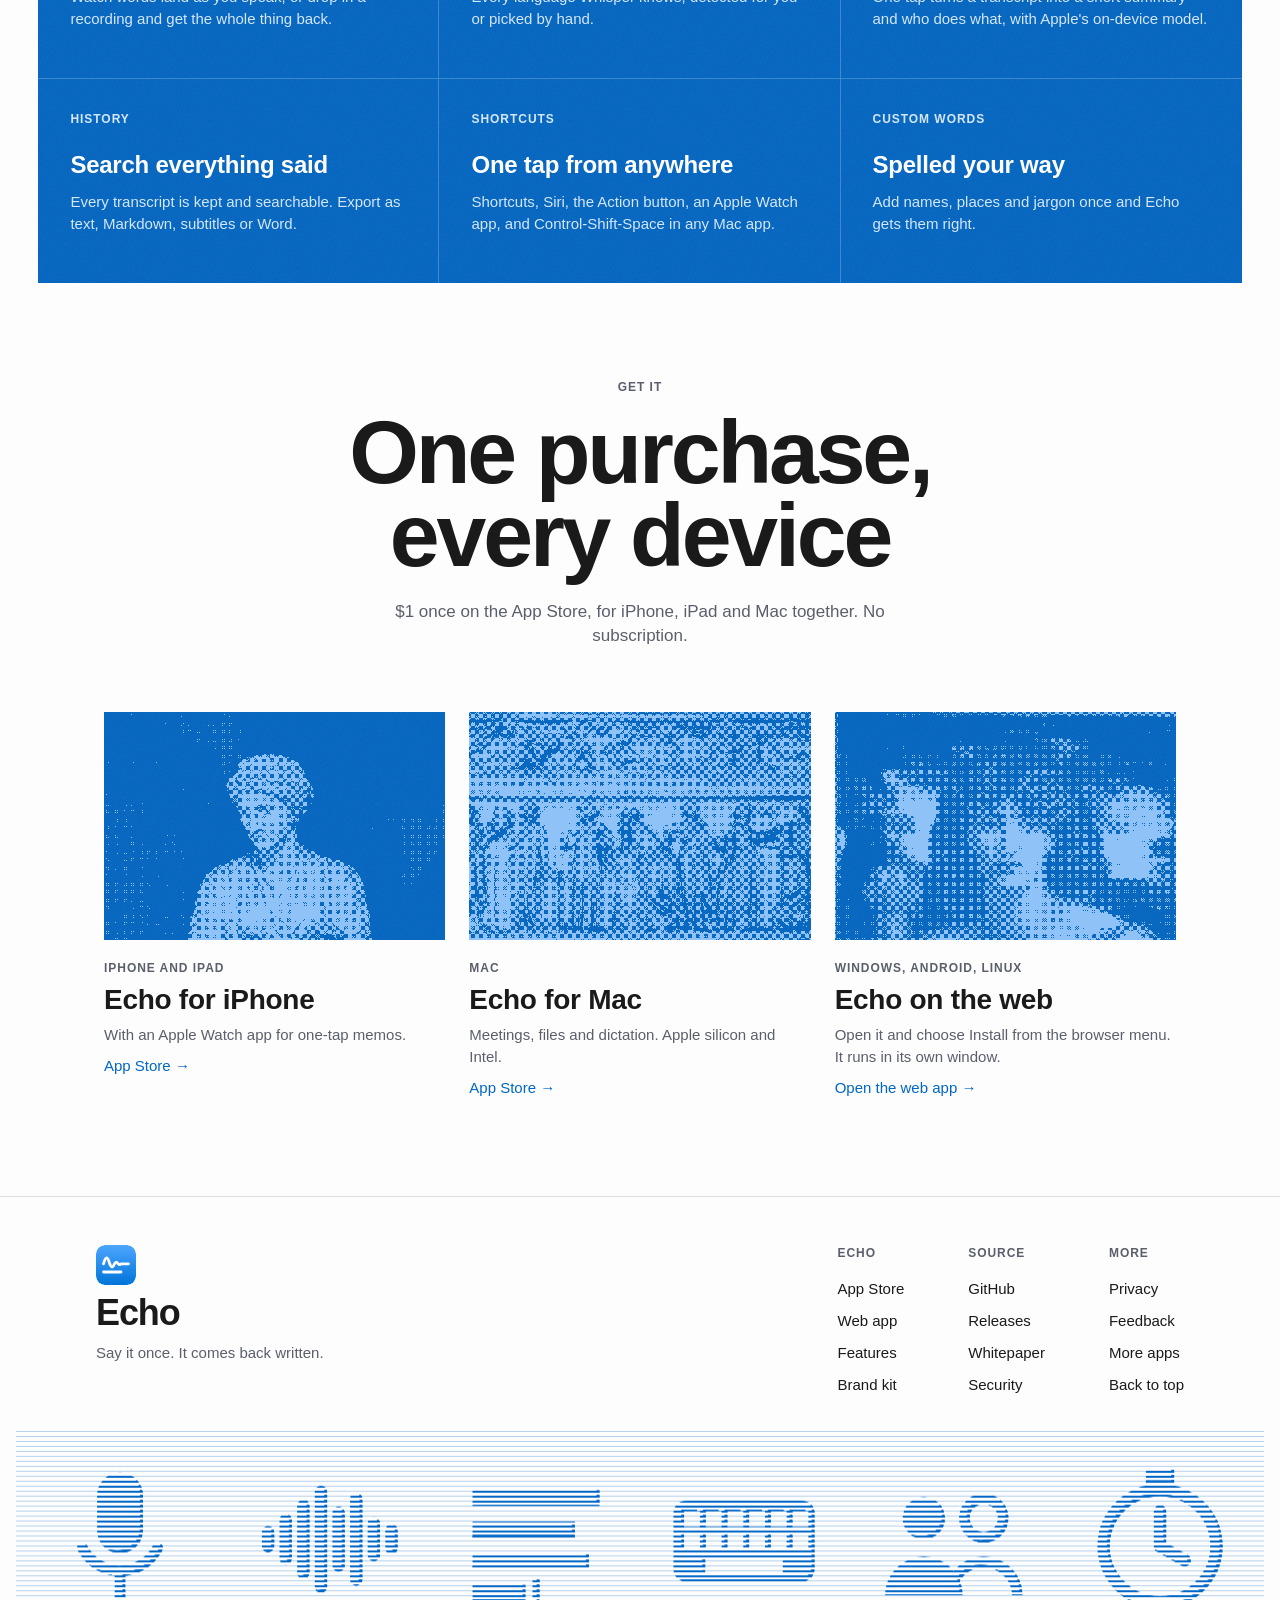
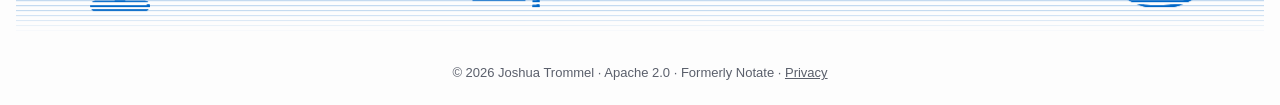
==== commit fe2ea6b4: "Landing: Keyrate-style hero like Plank's Echo's live view lies tilted on the desk under the title an" ====
--- a/docs/index.html
+++ b/docs/index.html
@@ -21,8 +21,9 @@
 <meta name="twitter:card" content="summary_large_image">
 <meta name="twitter:image" content="https://echo.jaybulb.com/og.png">
 <link rel="stylesheet" href="tokens.css">
-<link rel="stylesheet" href="landing.css">
-<script src="landing.js" defer></script>
+<link rel="stylesheet" href="landing.css?v=2">
+<link rel="stylesheet" href="hero.css?v=1">
+<script src="landing.js?v=2" defer></script>
 <style>/* footer glyph band (footer-band.js) */ .word-band{color:var(--accent);position:relative;width:100%;margin:32px 0 0;height:clamp(120px,16vw,220px)} .word-canvas{position:absolute;inset:0;width:100%;height:100%;display:none} .word-band.live .word-canvas{display:block}</style>
 </head>
 <body>
@@ -32,9 +33,13 @@
   <nav class="nav-links" aria-label="Main">
     <a href="#features">Features</a>
     <a href="#get">Get it</a>
+    <a href="app.html">Web app</a>
   </nav>
   <a class="nav-brand" href="#top" aria-label="Echo home"><img src="icon.svg" alt="" width="28" height="28"><span>Echo</span></a>
-  <div class="nav-end"><a class="btn btn-solid" href="https://apps.apple.com/app/id6782604262">Get Echo</a></div>
+  <div class="nav-end">
+    <a class="nav-get" href="https://github.com/nulljosh/echo">GitHub</a>
+    <a class="btn btn-solid" href="https://apps.apple.com/app/id6782604262">Get Echo</a>
+  </div>
 </header>
 
 <!-- Art, ordered-dithered to 1 bit: John William Waterhouse, Echo and Narcissus (1903);
@@ -43,17 +48,18 @@
      Mnemosyne (1881). All public domain, via Wikimedia Commons. Every image is used once. -->
 <main id="top">
 <section class="hero">
-  <!-- The real thing behind the copy: transcripts writing themselves, word by word, as Echo does. Decoration only. -->
-  <div class="hero-bg" aria-hidden="true" inert><div class="wall" id="wall"></div></div>
+  <!-- The real thing under the copy: Echo's live view on the desk, writing takes word by word. Decoration only. -->
+  <div class="backdrop" aria-hidden="true" inert><div class="ground" id="board"></div></div>
+  <div class="sky" id="sky" aria-hidden="true" inert></div>
   <div class="wrap center hero-copy">
     <p class="label">Echo, speech to text on your device</p>
     <h1 class="hero-h1">Say it once. It comes back written down.</h1>
-    <p class="lead">The model is already inside the app, so there is nothing to download.</p>
+    <p class="lead">The model is already inside the app, so there is nothing to download. $1, once, for iPhone, iPad and Mac.</p>
     <div class="cta">
       <a class="btn btn-solid" href="https://apps.apple.com/app/id6782604262">Get it for iPhone and Mac</a>
-      <a class="btn btn-ghost" href="#features">See how it works</a>
+      <a class="btn btn-ghost" href="app.html">Try it in the browser</a>
     </div>
-    <p class="fine">$1, once. No account needed, no subscription. iPhone, iPad, Mac and Apple Watch.</p>
+    <p class="readout" aria-hidden="true"><span class="mode" id="rMode">Meeting</span><span class="said" id="rSaid"></span></p>
   </div>
 </section>
 
@@ -116,6 +122,7 @@
   <div class="word-band" aria-hidden="true"><canvas class="word-canvas"></canvas></div>
   <p class="legal">&copy; 2026 Joshua Trommel &middot; Apache 2.0 &middot; Formerly Notate &middot; <a href="privacy.html">Privacy</a></p>
 </footer>
+<script src="hero.js?v=1"></script>
 <script src="footer-band.js" defer></script>
 </body>
 </html>
--- a/docs/landing.css
+++ b/docs/landing.css
@@ -24,9 +24,9 @@
 .hero-h1 { font-size: clamp(40px, 7vw, 104px); line-height: .95; max-width: 1000px; margin: 0 auto; }
 h2 { font-size: clamp(48px, 7vw, 104px); line-height: .92; font-weight: 700; letter-spacing: -.035em; }
 h3 { font-size: 28px; line-height: 32px; font-weight: 600; letter-spacing: -.01em; }
-.label { font-size: 13px; line-height: 16px; font-weight: 600; letter-spacing: .12em; text-transform: uppercase; color: var(--sub); margin-bottom: var(--sp-4); }
+.label { font-size: 12px; line-height: 16px; font-weight: 600; letter-spacing: .08em; text-transform: uppercase; color: var(--sub); margin-bottom: var(--sp-4); }
 
-.btn { height: 44px; padding: 0 var(--sp-5); border-radius: var(--r-sq); display: inline-flex; align-items: center; font-weight: 600; font-size: 13px; letter-spacing: .12em; text-transform: uppercase; text-decoration: none; border: 1px solid transparent; transition: background var(--motion), border-color var(--motion); }
+.btn { height: 44px; padding: 0 var(--sp-5); border-radius: var(--r-sq); display: inline-flex; align-items: center; font-weight: 600; font-size: 15px; white-space: nowrap; text-decoration: none; border: 1px solid transparent; transition: background var(--motion), border-color var(--motion); }
 .btn-solid { background: var(--btn); color: #fff; }
 .btn-solid:hover { background: color-mix(in srgb, var(--btn) 82%, #fff); }
 .btn-ghost { background: var(--surface); color: var(--text); border-color: var(--line); }
@@ -36,10 +36,10 @@
 .nav { position: sticky; top: 0; z-index: 10; display: grid; grid-template-columns: 1fr auto 1fr; align-items: center; gap: var(--sp-5); height: 56px; padding: 0 var(--sp-5); background: color-mix(in srgb, var(--bg) 88%, transparent); -webkit-backdrop-filter: blur(16px); backdrop-filter: blur(16px); border-bottom: 1px solid var(--line); }
 .nav-brand { grid-column: 2; display: flex; align-items: center; gap: var(--sp-2); font-family: var(--display); font-weight: 700; font-size: 19px; letter-spacing: -.01em; text-decoration: none; }
 .nav-brand img { width: 28px; height: 28px; border-radius: var(--r-icon); }
-.nav-links { display: flex; gap: var(--sp-5); font-size: 13px; font-weight: 600; letter-spacing: .12em; text-transform: uppercase; }
-.nav-links a { text-decoration: none; color: var(--sub); }
-.nav-links a:hover { color: var(--text); }
-.nav-end { grid-column: 3; justify-self: end; }
+.nav-links, .nav-get { display: flex; gap: var(--sp-5); font-size: 15px; font-weight: 500; }
+.nav-links a, .nav-get { text-decoration: none; color: var(--sub); }
+.nav-links a:hover, .nav-get:hover { color: var(--text); }
+.nav-end { grid-column: 3; justify-self: end; display: flex; align-items: center; gap: var(--sp-5); }
 .nav-end .btn { height: 36px; padding: 0 var(--sp-4); }
 /* the thin blue frame down both edges of the window */
 @media (min-width: 900px) { body::after { content: ""; position: fixed; inset: 0; border-inline: 4px solid var(--frame); pointer-events: none; z-index: 30; } }
@@ -113,7 +113,7 @@
 @media (prefers-reduced-motion: reduce) { html { scroll-behavior: auto; } .js .reveal { opacity: 1; transform: none; transition: none; } }
 
 @media (max-width: 900px) {
-  .nav-links { display: none; }
+  .nav-links, .nav-get { display: none; }
   .nav { grid-template-columns: auto 1fr; }
   .nav-brand { grid-column: 1; }
   .nav-end { grid-column: 2; }
@@ -126,35 +126,10 @@
   .cell:nth-child(2n) { border-right: 0; }
   .cell:nth-last-child(-n+2) { border-bottom: 0; }
   .prods { grid-template-columns: 1fr; gap: var(--sp-7); }
-  .live { height: 580px; }
 }
 @media (max-width: 560px) {
   .cells { grid-template-columns: 1fr; }
   .cell, .cell:nth-child(2n) { border-right: 0; }
   .cell:nth-last-child(2) { border-bottom: 1px solid var(--band-line); }
-  .live { height: 560px; border-radius: var(--r-row, 12px); }
 }
 .band-copy .label { color: #fff; text-shadow: 0 0 12px var(--band), 0 0 24px var(--band), 0 0 40px var(--band); }
-
-/* Hero: live transcripts fill the background, a paper scrim keeps the headline clean, a bottom fade hides the edge on scroll. */
-.hero { position: relative; isolation: isolate; overflow: hidden; min-height: calc(100svh - 56px); display: grid; align-items: center; }
-.hero-copy { position: relative; z-index: 2; }
-.hero::before { content: ""; position: absolute; inset: 0; z-index: 1; pointer-events: none; background: radial-gradient(ellipse 58% 46% at 50% 50%, var(--bg) 48%, transparent 100%); }
-.hero::after { content: ""; position: absolute; left: 0; right: 0; bottom: 0; height: 28%; z-index: 1; pointer-events: none; background: linear-gradient(transparent, var(--bg)); }
-.hero-bg { position: absolute; inset: 0; z-index: 0; pointer-events: none; transform: translate3d(0, var(--py, 0), 0); will-change: transform; }
-.wall { height: 100%; max-width: 1440px; margin: 0 auto; padding: var(--sp-6); display: grid; grid-template-columns: repeat(3, 1fr); grid-auto-rows: 196px; gap: var(--sp-5); align-content: center; opacity: .7; }
-.tr { background: var(--surface); border: 1px solid var(--line); border-radius: var(--r-group); padding: var(--sp-4) var(--sp-5); overflow: hidden; display: grid; grid-template-rows: auto auto 1fr; gap: var(--sp-3); }
-.tr-head { display: flex; align-items: center; gap: var(--sp-2); font-size: 12px; font-weight: 600; letter-spacing: .1em; text-transform: uppercase; color: var(--sub); }
-.tr-head i { width: 8px; height: 8px; border-radius: 50%; background: var(--accent); }
-.tr.live .tr-head i { animation: tr-pulse 1s ease-in-out infinite; }
-.tr-head time { margin-left: auto; font-variant-numeric: tabular-nums; letter-spacing: 0; }
-.tr-wave { display: flex; align-items: center; gap: 3px; height: 24px; }
-.tr-wave b { flex: 1; height: 15%; border-radius: 2px; background: var(--accent); opacity: .55; transition: height .14s ease; }
-.tr-text { font-size: 17px; line-height: 24px; color: var(--text); }
-.tr-text em { font-style: normal; font-weight: 600; color: var(--accent); margin-right: .3em; font-size: 13px; letter-spacing: .08em; text-transform: uppercase; }
-.tr-text span { animation: tr-in .25s ease both; }
-@keyframes tr-in { from { opacity: 0; } }
-@keyframes tr-pulse { 50% { opacity: .3; } }
-@media (max-width: 900px) { .wall { grid-template-columns: repeat(2, 1fr); } }
-@media (max-width: 560px) { .wall { grid-template-columns: 1fr; padding: var(--sp-4); grid-auto-rows: 180px; opacity: .5; } .hero::before { background: radial-gradient(ellipse 120% 44% at 50% 50%, var(--bg) 62%, transparent 100%); } }
-@media (prefers-reduced-motion: reduce) { .tr-text span, .tr.live .tr-head i { animation: none; } }
--- a/docs/hero.css
+++ b/docs/hero.css
@@ -0,0 +1,70 @@
+/* Hero, after Keyrate and Plank: one scene in Echo's own objects. Echo's live view lies tilted on the desk under the
+   title and writes real-sounding transcripts word by word, the word being heard in blue, as the app does; when a take
+   ends, the export formats light in turn. Loose chips (You, Them, hello in other languages, .docx, the Mac hot key)
+   drift around it at three depths. The readout under the buttons says the same in one line. hero.js moves every
+   layer at its own scroll speed and leans the scene away from the pointer. */
+.hero { position: relative; isolation: isolate; overflow: hidden; min-height: calc(100svh - 56px); display: flex; flex-direction: column; align-items: center;
+        padding: clamp(72px, 13vh, 144px) 0 calc(var(--line-h) * 11); --line-h: clamp(18px, 2.4vw, 30px); }
+.hero-copy { position: relative; z-index: 2; display: flex; flex-direction: column; align-items: center; }
+.hero .hero-h1 { font-size: clamp(44px, 7vw, 92px); letter-spacing: -.035em; line-height: 1.02; max-width: 12.5em; }
+.hero .lead { font-size: clamp(17px, 1.6vw, 20px); line-height: 1.5; margin-top: 20px; }
+.hero .cta { margin-top: 32px; display: flex; gap: 10px; justify-content: center; flex-wrap: wrap; }
+.hero .btn { height: 46px; padding: 0 22px; font-size: 16px; }
+
+/* the ground: Echo's live view tilted onto the desk, feathered at the edges, a soft clearing behind the title */
+.backdrop { position: absolute; inset: 0; z-index: 0; pointer-events: none; overflow: hidden;
+            -webkit-mask-image: linear-gradient(#000 80%, transparent); mask-image: linear-gradient(#000 80%, transparent); }
+.backdrop::after { content: ""; position: absolute; inset: 0;
+            background: radial-gradient(ellipse 46% 40% at 50% 30%, color-mix(in srgb, var(--bg) 94%, transparent),
+                        color-mix(in srgb, var(--bg) 55%, transparent) 70%, color-mix(in srgb, var(--bg) 10%, transparent)); }
+.ground { position: absolute; left: 0; right: 0; bottom: calc(var(--line-h) * -1.5); display: flex; justify-content: center; will-change: transform;
+          -webkit-mask-image: radial-gradient(ellipse 62% 80% at 50% 40%, #000 55%, transparent 100%);
+          mask-image: radial-gradient(ellipse 62% 80% at 50% 40%, #000 55%, transparent 100%); }
+.take { width: min(1180px, 120vw); transform: perspective(1500px) rotateX(38deg); transform-origin: 50% 100%;
+        background: var(--surface); border: 1px solid var(--line); border-radius: calc(var(--line-h) * .6);
+        box-shadow: 0 calc(var(--line-h) * .4) 0 var(--line); overflow: hidden; }
+.take-bar { display: flex; align-items: center; gap: calc(var(--line-h) * .5); padding: calc(var(--line-h) * .5) calc(var(--line-h) * .9); border-bottom: 1px solid var(--line);
+            font: 600 calc(var(--line-h) * .5)/1 var(--font); letter-spacing: .08em; text-transform: uppercase; color: var(--sub); }
+.take-bar i { width: calc(var(--line-h) * .42); height: calc(var(--line-h) * .42); border-radius: 50%; background: var(--line); transition: background-color .25s; }
+.take.rec .take-bar i { background: var(--accent); animation: pulse 1s ease-in-out infinite; }
+.take-bar time { font-variant-numeric: tabular-nums; letter-spacing: 0; }
+.fmts { margin-left: auto; display: flex; gap: calc(var(--line-h) * .25); text-transform: none; letter-spacing: 0; }
+.fmts span { padding: calc(var(--line-h) * .16) calc(var(--line-h) * .4); border-radius: 999px; border: 1px solid var(--line); transition: background-color .25s, color .25s, border-color .25s; }
+.fmts span.on { background: var(--accent); border-color: var(--accent); color: #fff; }
+.fmts span.done { color: var(--accent); border-color: color-mix(in srgb, var(--accent) 50%, transparent); }
+.wave { display: flex; align-items: center; gap: calc(var(--line-h) * .2); height: calc(var(--line-h) * 2); padding: calc(var(--line-h) * .5) calc(var(--line-h) * .9) 0; }
+.wave b { flex: 1; height: 12%; border-radius: 3px; background: var(--accent); opacity: .5; transition: height .14s ease; }
+.words { margin: 0; padding: calc(var(--line-h) * .5) calc(var(--line-h) * .9) calc(var(--line-h) * .8); min-height: calc(var(--line-h) * 9.6);
+         font-size: calc(var(--line-h) * .95); line-height: calc(var(--line-h) * 1.45); letter-spacing: -.01em; color: var(--text); }
+.words em { font-style: normal; font-weight: 600; color: var(--accent); margin-right: .35em; font-size: .55em; letter-spacing: .08em; text-transform: uppercase; }
+.words span { transition: color .3s; }
+.words span.now { color: var(--accent); font-weight: 600; }
+
+/* the sky: loose chips at three depths, each a keycap of something Echo hears or makes */
+.sky { position: absolute; inset: 0; z-index: 1; pointer-events: none; overflow: hidden;
+       -webkit-mask-image: linear-gradient(#000 58%, transparent); mask-image: linear-gradient(#000 58%, transparent); }
+.sky .layer { position: absolute; inset: 0; will-change: transform; }
+.chip { position: absolute; display: grid; place-items: center; height: var(--s); min-width: var(--s); padding: 0 calc(var(--s) * .3);
+        border-radius: calc(var(--s) * .22); background: var(--surface); border: 1px solid var(--line); box-shadow: 0 calc(var(--s) * .06) 0 var(--line);
+        font: 600 calc(var(--s) * .4)/1 var(--font); color: var(--sub); white-space: nowrap; user-select: none; font-variant-numeric: tabular-nums;
+        animation: drift ease-in-out infinite alternate; }
+.chip.hot { color: var(--accent); outline: 2px solid color-mix(in srgb, var(--accent) 55%, transparent); outline-offset: 2px; }
+.sky .far .chip { filter: blur(.8px); }
+@keyframes drift { from { transform: translateY(-10px) rotate(var(--r)); } to { transform: translateY(10px) rotate(calc(var(--r) + 6deg)); } }
+
+/* the readout under the buttons: what kind of take, and the line being written */
+.readout { margin-top: 28px; display: flex; align-items: center; gap: 12px; max-width: min(92vw, 620px); font-size: 15px; line-height: 1.4; color: var(--sub); white-space: nowrap; }
+.readout .mode { flex: none; padding: 4px 10px; border-radius: 999px; font-size: 13px; font-weight: 600;
+                 background: color-mix(in srgb, var(--accent) 12%, transparent); color: var(--accent); }
+.readout .said { overflow: hidden; text-overflow: ellipsis; min-height: 1.4em; }
+.readout .said::after { content: ""; display: inline-block; width: 2px; height: 1.05em; margin-left: 2px; vertical-align: -.18em; background: var(--accent); animation: blink 1s steps(1) infinite; }
+@keyframes blink { 50% { opacity: 0; } }
+@keyframes pulse { 50% { opacity: .3; } }
+
+@media (max-width: 560px) {
+  .hero { --line-h: 4.6vw; padding-bottom: calc(var(--line-h) * 12); }
+  .take { width: 150vw; transform: perspective(900px) rotateX(32deg); }
+  .fmts span:nth-child(n+3) { display: none; }
+  .readout { font-size: 13px; }
+}
+@media (prefers-reduced-motion: reduce) { .chip, .take.rec .take-bar i, .readout .said::after { animation: none; } }
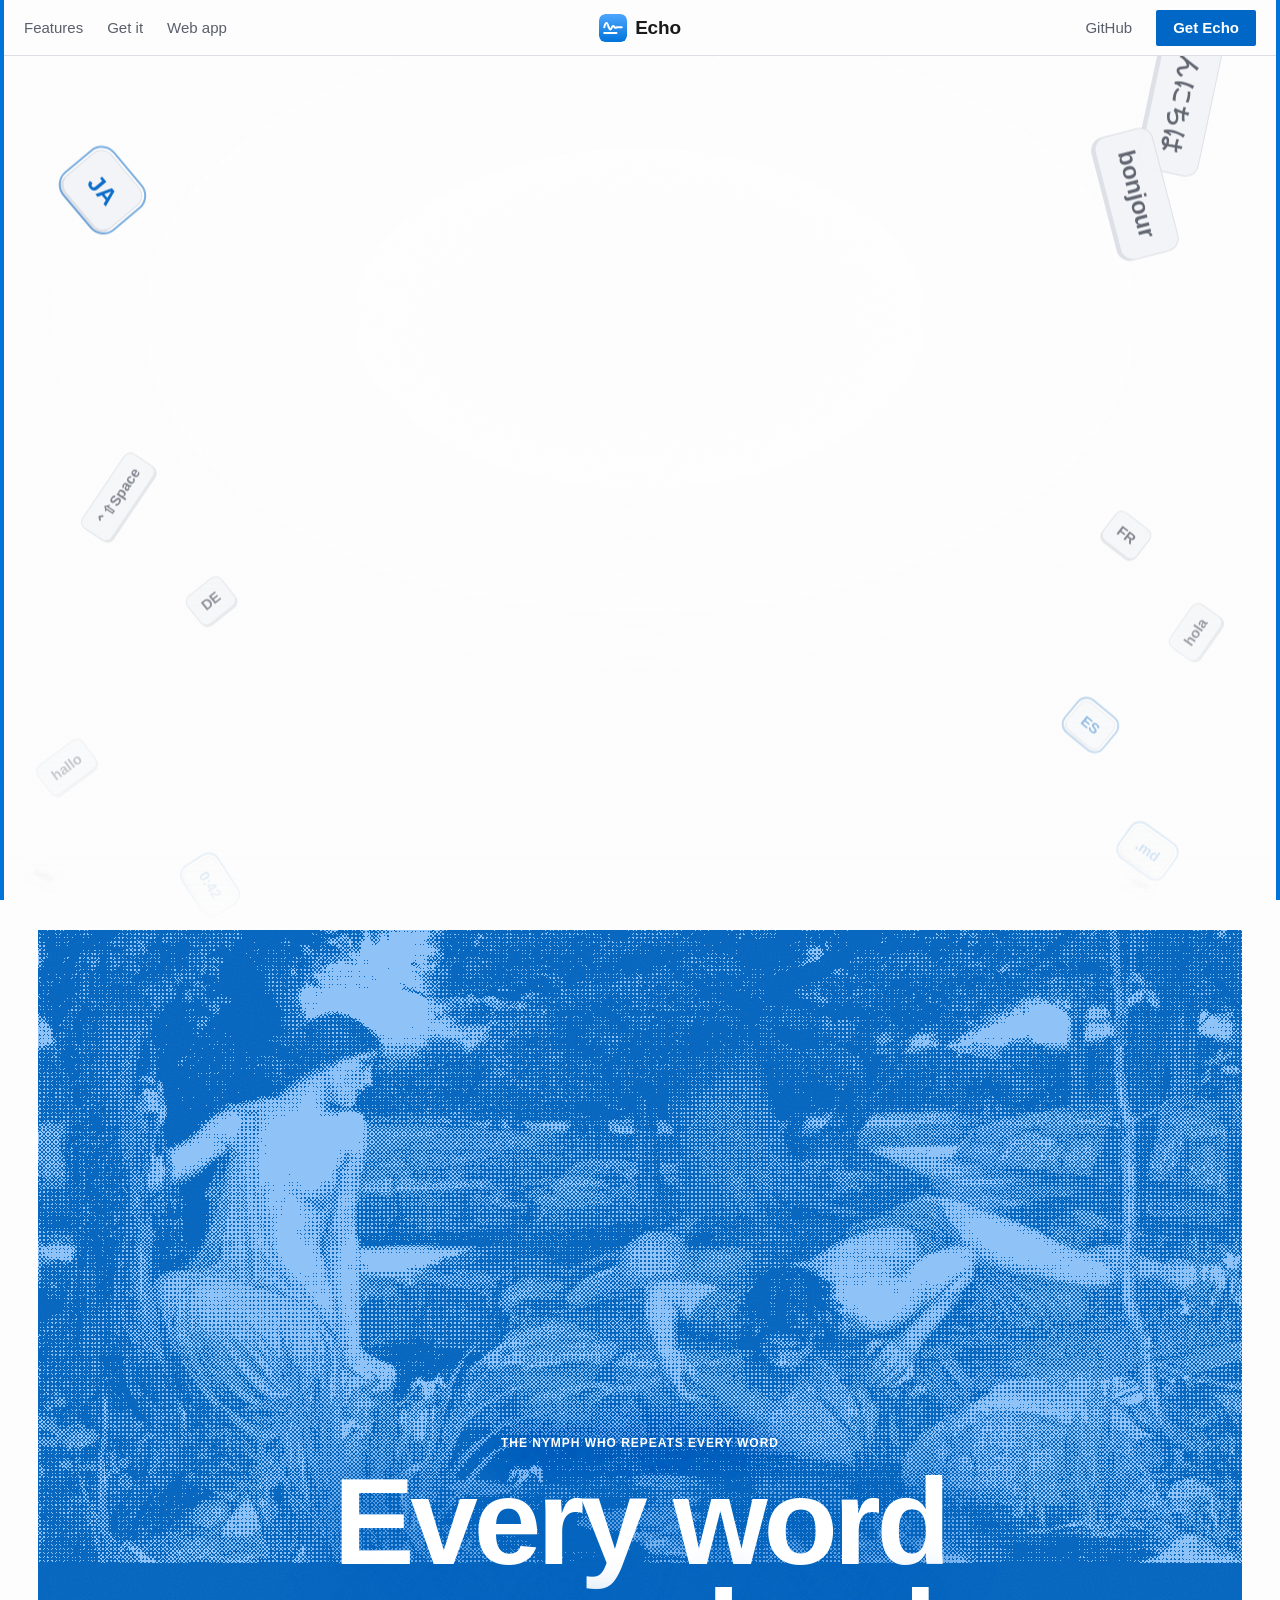
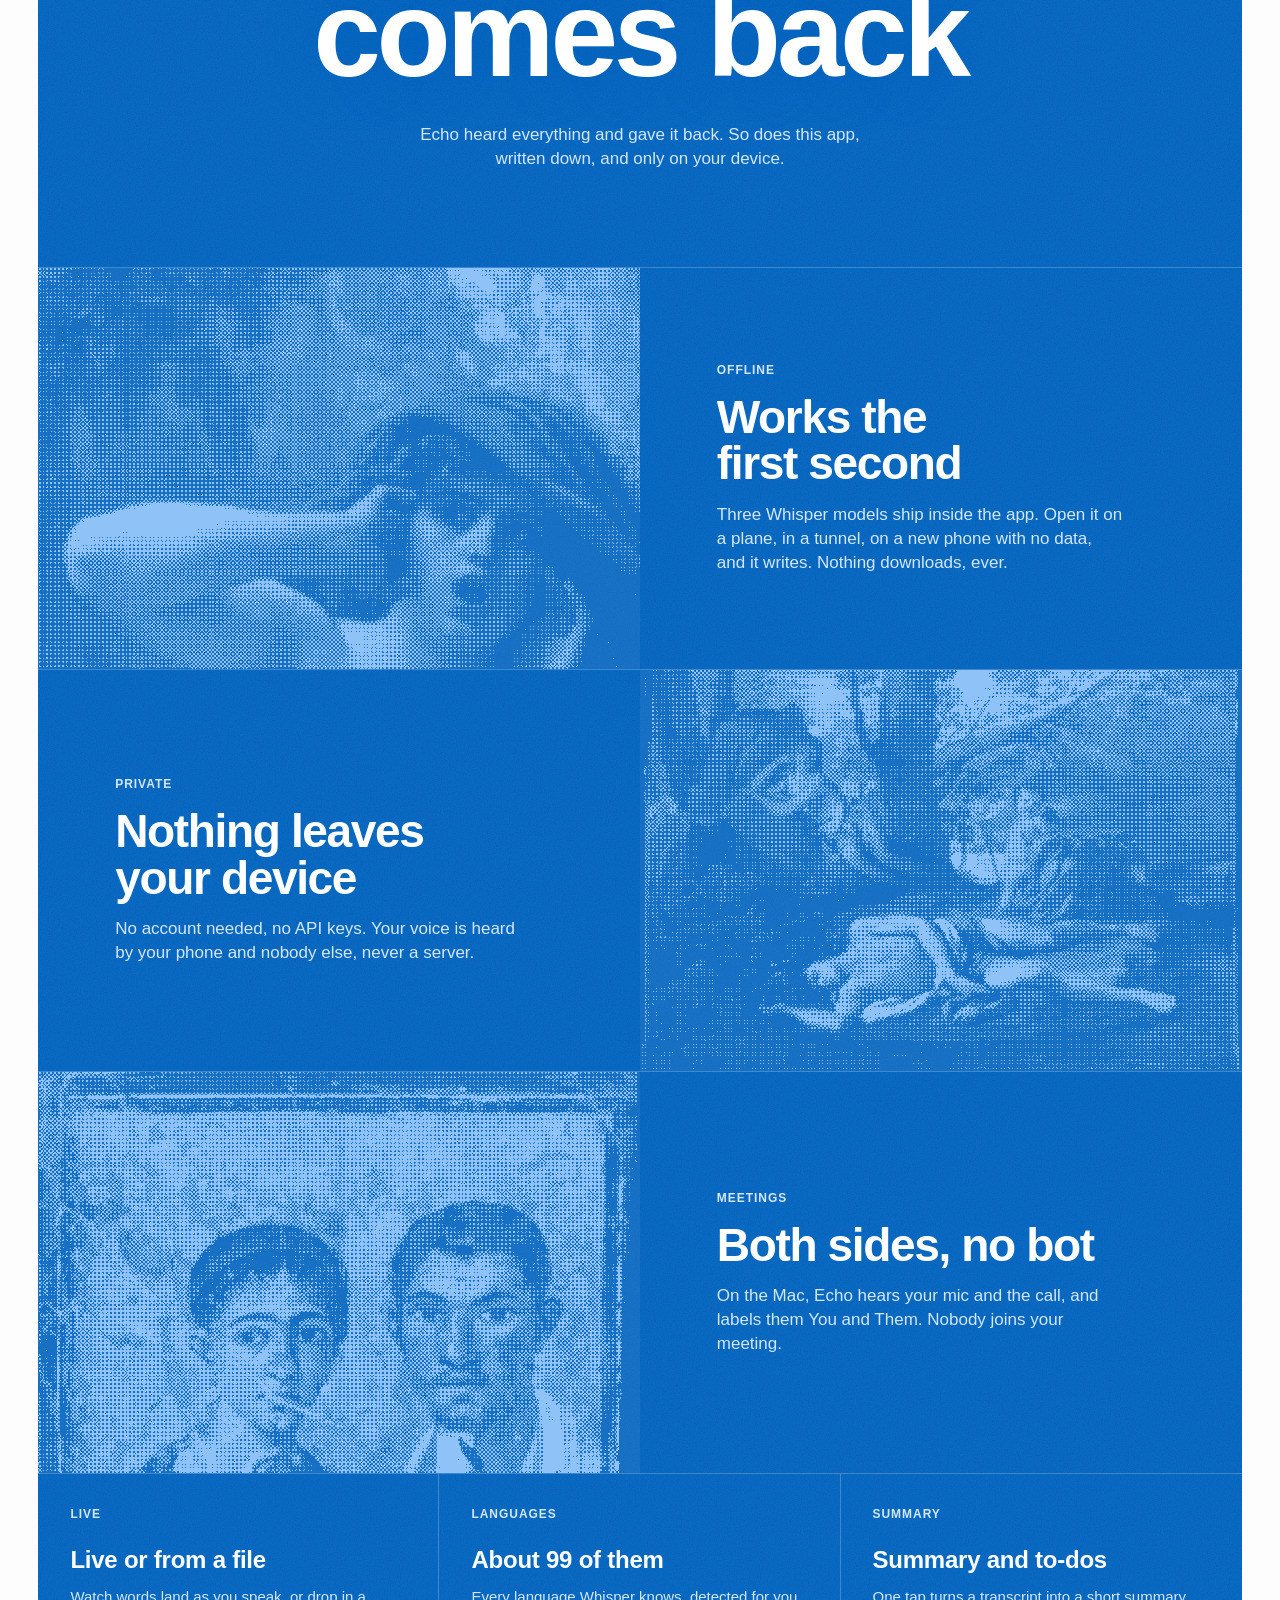
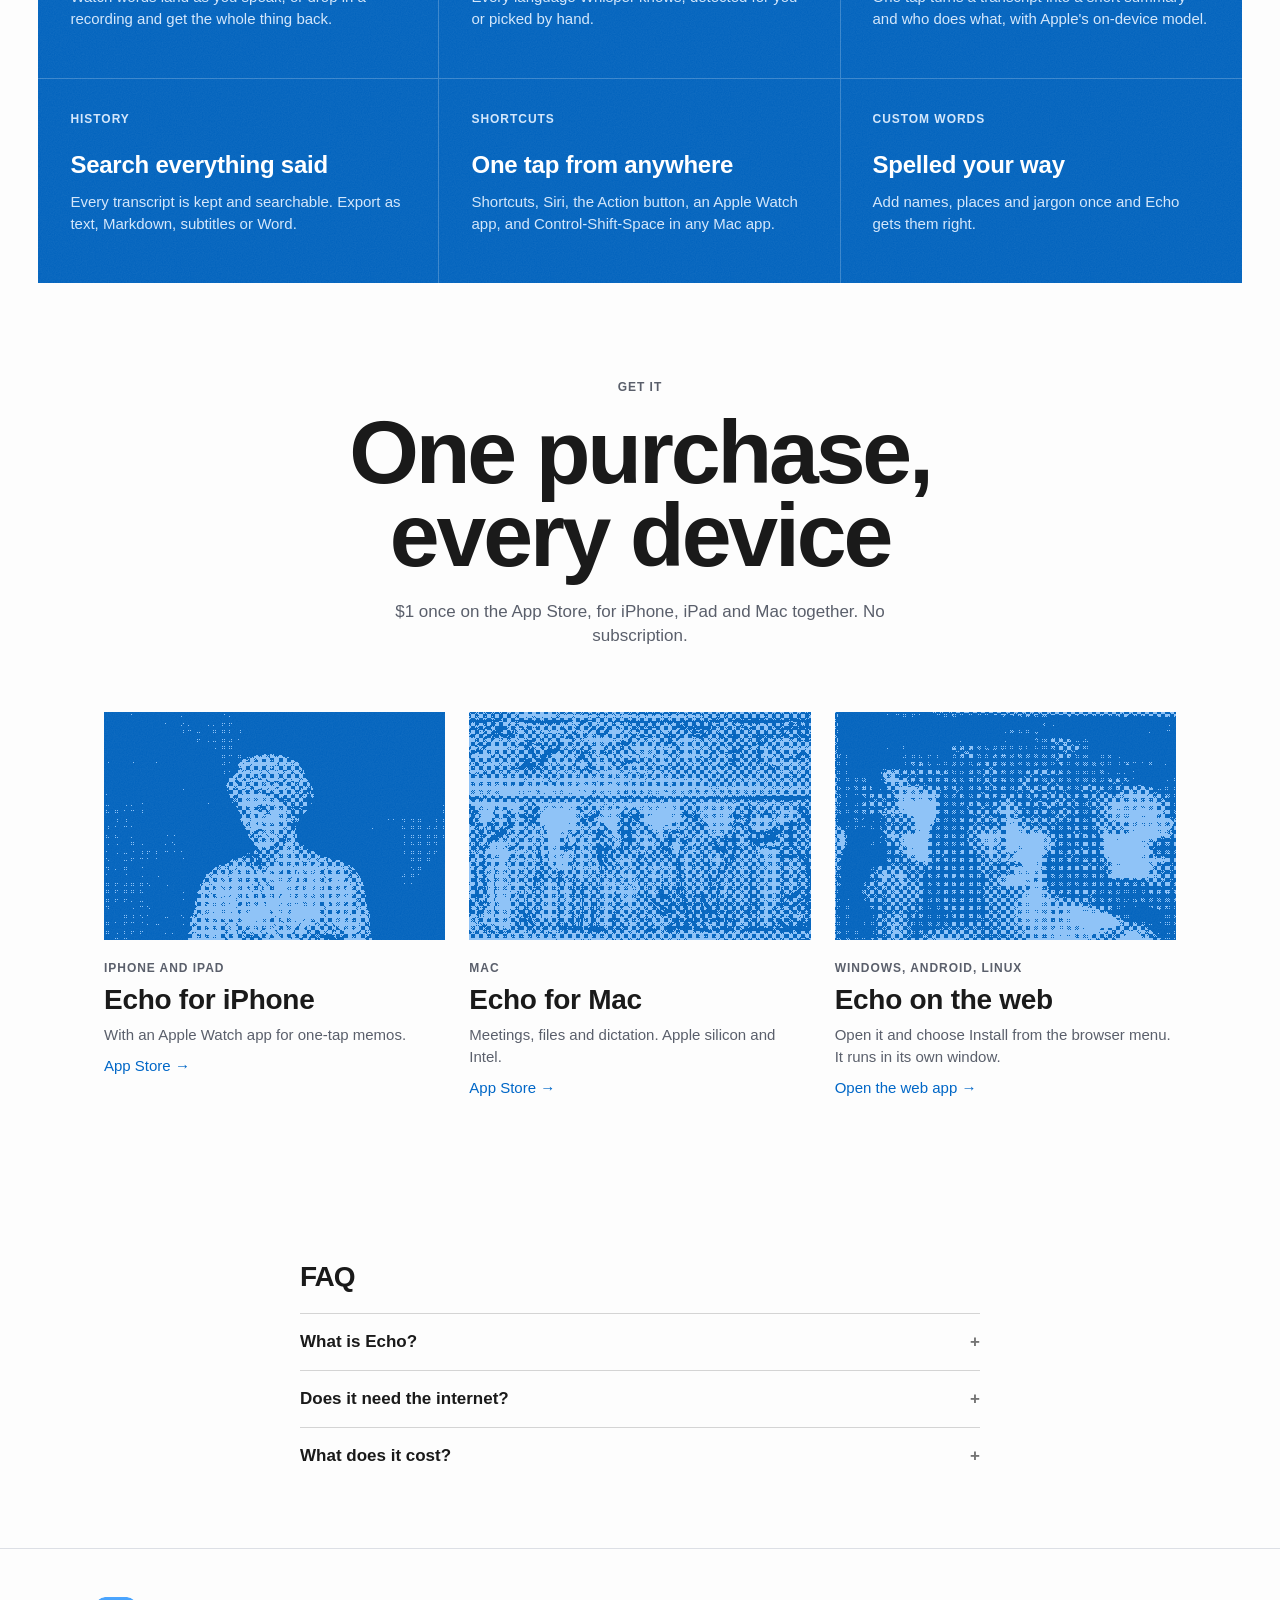
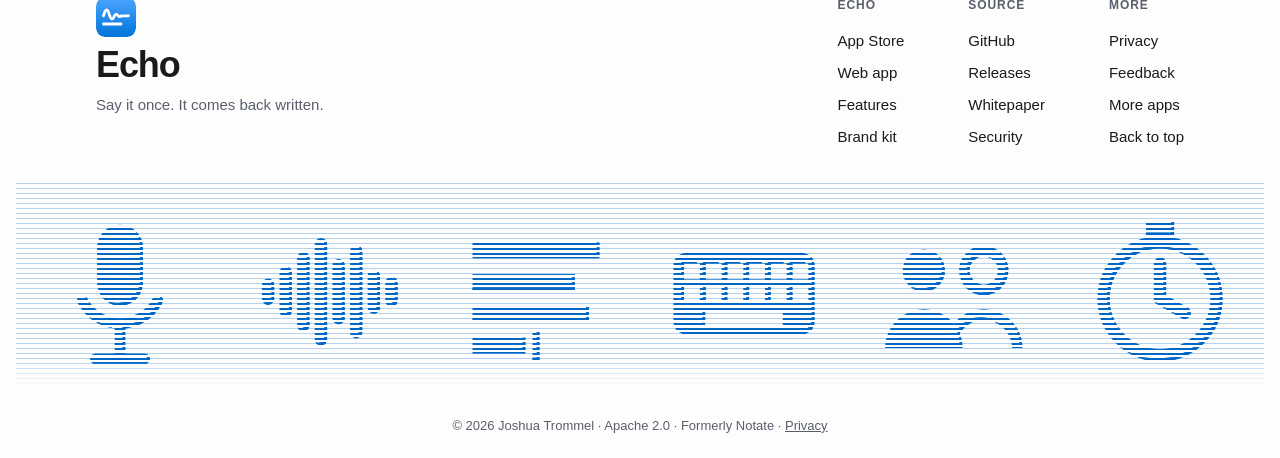
==== commit ba6cf1c0: "FAQ on the landing page Co-Authored-By: Claude Sonnet 5.5 <noreply@anthropic.com>" ====
--- a/docs/index.html
+++ b/docs/index.html
@@ -108,6 +108,8 @@
     </div>
   </div>
 </section>
+
+<section class="faq" id="faq"><style>.faq{max-width:720px;margin:0 auto;padding:64px 20px}.faq h2{font-size:28px;line-height:1.2;font-weight:600;margin:0 0 20px}.faq details{border-top:1px solid color-mix(in srgb,currentColor 18%,transparent);padding:16px 0}.faq details:last-child{border-bottom:1px solid color-mix(in srgb,currentColor 18%,transparent)}.faq summary{cursor:pointer;font-weight:600;list-style:none;display:flex;justify-content:space-between;gap:16px}.faq summary::-webkit-details-marker{display:none}.faq summary::after{content:"+";opacity:.6}.faq details[open] summary::after{content:"\2212"}.faq p{margin:12px 0 0;opacity:.75;line-height:1.5}</style><h2>FAQ</h2><details><summary>What is Echo?</summary><p>Speech to text that runs entirely on your iPhone, iPad, Mac or Apple Watch.</p></details><details><summary>Does it need the internet?</summary><p>No. The model ships inside the app, so it works the moment you open it, even offline.</p></details><details><summary>What does it cost?</summary><p>$1, once.</p></details><script type="application/ld+json">{"@context": "https://schema.org", "@type": "FAQPage", "mainEntity": [{"@type": "Question", "name": "What is Echo?", "acceptedAnswer": {"@type": "Answer", "text": "Speech to text that runs entirely on your iPhone, iPad, Mac or Apple Watch."}}, {"@type": "Question", "name": "Does it need the internet?", "acceptedAnswer": {"@type": "Answer", "text": "No. The model ships inside the app, so it works the moment you open it, even offline."}}, {"@type": "Question", "name": "What does it cost?", "acceptedAnswer": {"@type": "Answer", "text": "$1, once."}}]}</script></section>
 </main>
 
 <footer class="foot">
